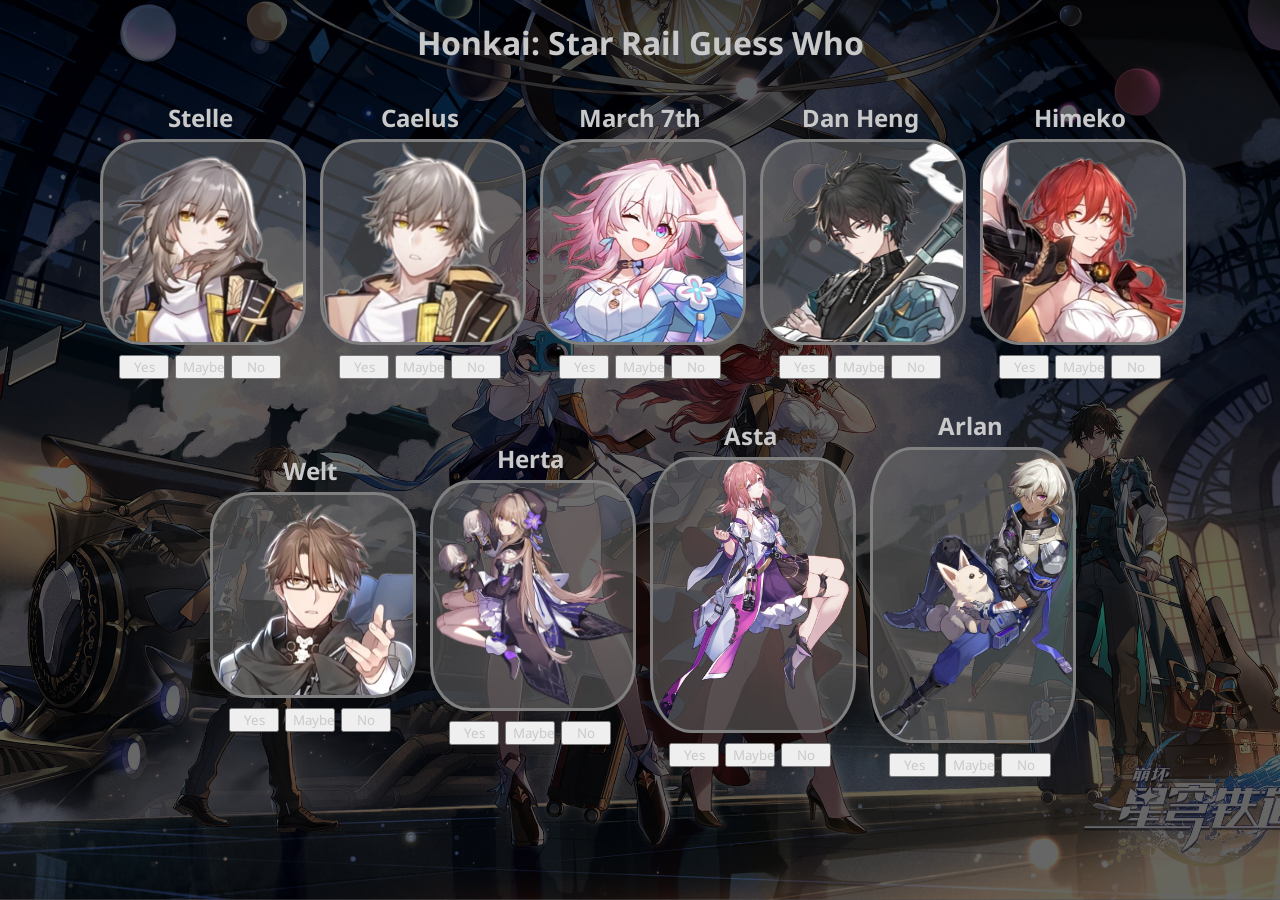
==== index.html @ 4974e820 "Add a few characters and basic features" ====
<!DOCTYPE html>
<html>
<head>
    <link rel="stylesheet" href="style.css">
    <link rel="preconnect" href="https://fonts.googleapis.com">
    <link rel="preconnect" href="https://fonts.gstatic.com" crossorigin>
    <link href="https://fonts.googleapis.com/css2?family=Noto+Sans:ital,wght@0,100..900;1,100..900&display=swap" rel="stylesheet">
    <script src="script.js"></script> 
</head>
<body>
    <div class="header">
        <h1>Honkai: Star Rail Guess Who</h1>
    </div>
    <div class="game-container">
        <!-- STELLE -->
        <div class="character-container">
            <h2>Stelle</h2>
            <div class="image-container">
                <img id='stelle' src="assets/stelle.png" />
            </div>
            <div class="buttons-container">
                <button id='yes-stelle' onclick="yes('stelle')">Yes</button>
                <button id='maybe-stelle' onclick="maybe('stelle')">Maybe</button>
                <button id='no-stelle' onclick="no('stelle')">No</button>
            </div>
        </div>
        <!-- CAELUS -->
        <div class="character-container">
            <div class="picture-container">
                <h2>Caelus</h2>
                <img id='caelus' src="assets/caelus.png" />
            </div>
            <div class="buttons-container">
                <button onclick="yes('caelus')">Yes</button>
                <button onclick="maybe('caelus')">Maybe</button>
                <button onclick="no('caelus')">No</button>
            </div>
        </div>
        <!-- MARCH 7TH -->
        <div class="character-container">
            <div class="picture-container">
                <h2>March 7th</h2>
                <img id='march' src="assets/march.png" />
            </div>
            <div class="buttons-container">
                <button onclick="yes('march')">Yes</button>
                <button onclick="maybe('march')">Maybe</button>
                <button onclick="no('march')">No</button>
            </div>
        </div>
        <!-- DAN HENG -->
        <div class="character-container">
            <div class="picture-container">
                <h2>Dan Heng</h2>
                <img id='danheng' src="assets/danheng.png" />
            </div>
            <div class="buttons-container">
                <button onclick="yes('danheng')">Yes</button>
                <button onclick="maybe('danheng')">Maybe</button>
                <button onclick="no('danheng')">No</button>
            </div>
        </div>
        <!-- HIMEKO -->
        <div class="character-container">
            <div class="picture-container">
                <h2>Himeko</h2>
                <img id='himeko' src="assets/himeko.png" />
            </div>
            <div class="buttons-container">
                <button onclick="yes('himeko')">Yes</button>
                <button onclick="maybe('himeko')">Maybe</button>
                <button onclick="no('himeko')">No</button>
            </div>
        </div>
        <!-- WELT -->
        <div class="character-container">
            <div class="picture-container">
                <h2>Welt</h2>
                <img id='welt' src="assets/welt.png" />
            </div>
            <div class="buttons-container">
                <button onclick="yes('welt')">Yes</button>
                <button onclick="maybe('welt')">Maybe</button>
                <button onclick="no('welt')">No</button>
            </div>
        </div>
        <!-- HERTA -->
        <div class="character-container">
            <div class="picture-container">
                <h2>Herta</h2>
                <img id='herta' src="assets/herta.webp" />
            </div>
            <div class="buttons-container">
                <button onclick="yes('herta')">Yes</button>
                <button onclick="maybe('herta')">Maybe</button>
                <button onclick="no('herta')">No</button>
            </div>
        </div>
        <!-- ASTA -->
        <div class="character-container">
            <div class="picture-container">
                <h2>Asta</h2>
                <img id='asta' src="assets/asta.webp" />
            </div>
            <div class="buttons-container">
                <button onclick="yes('asta')">Yes</button>
                <button onclick="maybe('asta')">Maybe</button>
                <button onclick="no('asta')">No</button>
            </div>
        </div>
        <!-- ARLAN -->
        <div class="character-container">
            <div class="picture-container">
                <h2>Arlan</h2>
                <img id='arlan' src="assets/arlan.webp" />
            </div>
            <div class="buttons-container">
                <button onclick="yes('arlan')">Yes</button>
                <button onclick="maybe('arlan')">Maybe</button>
                <button onclick="no('arlan')">No</button>
            </div>
        </div>
    </div>
</body>
</html>
---- style.css ----
* {
   font-family: "Noto Sans", sans-serif;
   color: rgb(201, 201, 201);
 }

 body {
   /* background-image: url("assets/bg.jpg"); */
   /* background-color: rgba(255, 255, 255, 0.1); */
   background: linear-gradient(0deg, rgba(0, 0, 0, 0.6), rgba(0, 0, 0, 0.6)), url('assets/bg.jpg');
   background-repeat: no-repeat;
   background-size: cover;
   background-position: center;
   background-attachment: fixed;
}
 
 h1 {
   text-align: center;
 }

 h2 {
   margin-top: 5px;
   margin-bottom: 5px;
   text-align: center;
 }

 img {
   max-width:100%;
   max-height:100%;
   border-radius: 20%;
   border: 3px solid gray;
   background-color: rgba(114, 114, 114, 0.5);
 }

 button {
   width: 50px;
   margin-left: 3px;
   margin-right: 3px;
 }
 
 .game-container {
    display: flex;
    flex-flow: wrap;
    justify-content: center;
 }

 .character-container {
   width: 200px;
   margin: 10px;
   display: flex;
   flex-direction: column;
   justify-content: center;
 }

 .buttons-container {
   margin-top: 5px;
   margin-bottom: 5px;
   display: flex;
   justify-content: center;
 }

 img.yesActive {
   background-color: rgb(0, 165, 0, 0.2);
   border-color: green;
 }

 img.maybeActive {
   background-color: rgba(233, 210, 0, 0.2);
   border-color: rgb(182, 155, 0);
 }

 img.noActive {
   opacity: 0.4;
 }
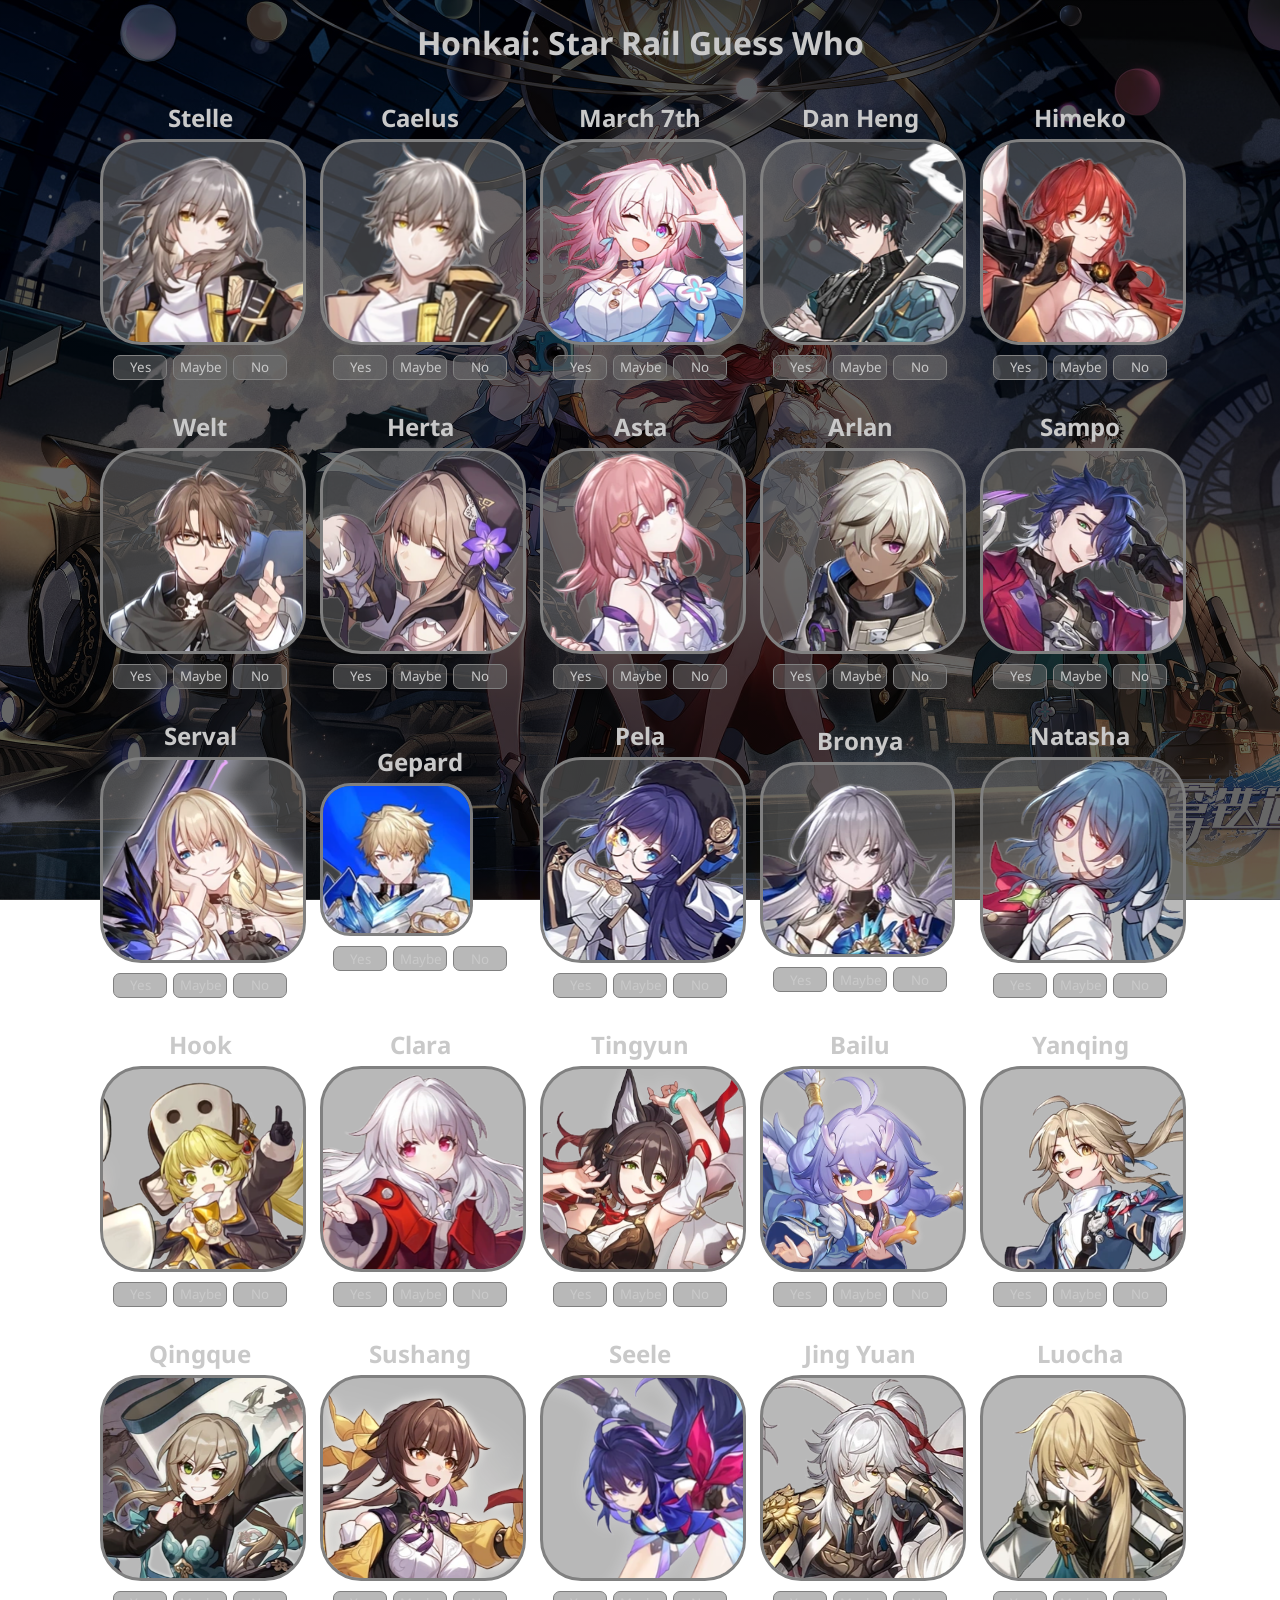
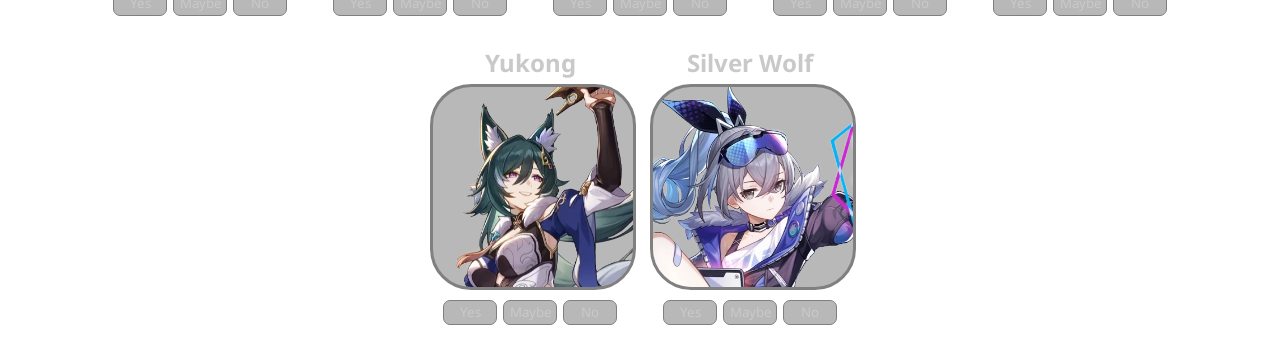
==== commit d03bb124: "Add button styles and more characters" ====
--- a/index.html
+++ b/index.html
@@ -31,9 +31,9 @@
                 <img id='caelus' src="assets/caelus.png" />
             </div>
             <div class="buttons-container">
-                <button onclick="yes('caelus')">Yes</button>
-                <button onclick="maybe('caelus')">Maybe</button>
-                <button onclick="no('caelus')">No</button>
+                <button id="yes-caelus" onclick="yes('caelus')">Yes</button>
+                <button id="maybe-caelus" onclick="maybe('caelus')">Maybe</button>
+                <button id="no-caelus" onclick="no('caelus')">No</button>
             </div>
         </div>
         <!-- MARCH 7TH -->
@@ -43,9 +43,9 @@
                 <img id='march' src="assets/march.png" />
             </div>
             <div class="buttons-container">
-                <button onclick="yes('march')">Yes</button>
-                <button onclick="maybe('march')">Maybe</button>
-                <button onclick="no('march')">No</button>
+                <button id="yes-march" onclick="yes('march')">Yes</button>
+                <button id="maybe-march" onclick="maybe('march')">Maybe</button>
+                <button id="no-march" onclick="no('march')">No</button>
             </div>
         </div>
         <!-- DAN HENG -->
@@ -55,9 +55,9 @@
                 <img id='danheng' src="assets/danheng.png" />
             </div>
             <div class="buttons-container">
-                <button onclick="yes('danheng')">Yes</button>
-                <button onclick="maybe('danheng')">Maybe</button>
-                <button onclick="no('danheng')">No</button>
+                <button id="yes-danheng" onclick="yes('danheng')">Yes</button>
+                <button id="maybe-danheng" onclick="maybe('danheng')">Maybe</button>
+                <button id="no-danheng" onclick="no('danheng')">No</button>
             </div>
         </div>
         <!-- HIMEKO -->
@@ -67,9 +67,9 @@
                 <img id='himeko' src="assets/himeko.png" />
             </div>
             <div class="buttons-container">
-                <button onclick="yes('himeko')">Yes</button>
-                <button onclick="maybe('himeko')">Maybe</button>
-                <button onclick="no('himeko')">No</button>
+                <button id="yes-himeko" onclick="yes('himeko')">Yes</button>
+                <button id="maybe-himeko" onclick="maybe('himeko')">Maybe</button>
+                <button id="no-himeko" onclick="no('himeko')">No</button>
             </div>
         </div>
         <!-- WELT -->
@@ -79,45 +79,261 @@
                 <img id='welt' src="assets/welt.png" />
             </div>
             <div class="buttons-container">
-                <button onclick="yes('welt')">Yes</button>
-                <button onclick="maybe('welt')">Maybe</button>
-                <button onclick="no('welt')">No</button>
+                <button id="yes-welt" onclick="yes('welt')">Yes</button>
+                <button id="maybe-welt" onclick="maybe('welt')">Maybe</button>
+                <button id="no-welt" onclick="no('welt')">No</button>
             </div>
         </div>
         <!-- HERTA -->
         <div class="character-container">
             <div class="picture-container">
                 <h2>Herta</h2>
-                <img id='herta' src="assets/herta.webp" />
-            </div>
-            <div class="buttons-container">
-                <button onclick="yes('herta')">Yes</button>
-                <button onclick="maybe('herta')">Maybe</button>
-                <button onclick="no('herta')">No</button>
+                <img id='herta' src="assets/herta.png" />
+            </div>
+            <div class="buttons-container">
+                <button id="yes-herta" onclick="yes('herta')">Yes</button>
+                <button id="maybe-herta" onclick="maybe('herta')">Maybe</button>
+                <button id="no-herta" onclick="no('herta')">No</button>
             </div>
         </div>
         <!-- ASTA -->
         <div class="character-container">
             <div class="picture-container">
                 <h2>Asta</h2>
-                <img id='asta' src="assets/asta.webp" />
-            </div>
-            <div class="buttons-container">
-                <button onclick="yes('asta')">Yes</button>
-                <button onclick="maybe('asta')">Maybe</button>
-                <button onclick="no('asta')">No</button>
+                <img id='asta' src="assets/asta.png" />
+            </div>
+            <div class="buttons-container">
+                <button id="yes-asta" onclick="yes('asta')">Yes</button>
+                <button id="maybe-asta" onclick="maybe('asta')">Maybe</button>
+                <button id="no-asta" onclick="no('asta')">No</button>
             </div>
         </div>
         <!-- ARLAN -->
         <div class="character-container">
             <div class="picture-container">
                 <h2>Arlan</h2>
-                <img id='arlan' src="assets/arlan.webp" />
-            </div>
-            <div class="buttons-container">
-                <button onclick="yes('arlan')">Yes</button>
-                <button onclick="maybe('arlan')">Maybe</button>
-                <button onclick="no('arlan')">No</button>
+                <img id='arlan' src="assets/arlan.png" />
+            </div>
+            <div class="buttons-container">
+                <button id="yes-arlan" onclick="yes('arlan')">Yes</button>
+                <button id="maybe-arlan" onclick="maybe('arlan')">Maybe</button>
+                <button id="no-arlan" onclick="no('arlan')">No</button>
+            </div>
+        </div>
+        <!-- SAMPO -->
+        <div class="character-container">
+            <div class="picture-container">
+                <h2>Sampo</h2>
+                <img id='sampo' src="assets/sampo.png" />
+            </div>
+            <div class="buttons-container">
+                <button id="yes-sampo" onclick="yes('sampo')">Yes</button>
+                <button id="maybe-sampo" onclick="maybe('sampo')">Maybe</button>
+                <button id="no-sampo" onclick="no('sampo')">No</button>
+            </div>
+        </div>
+        <!-- SERVAL -->
+        <div class="character-container">
+            <div class="picture-container">
+                <h2>Serval</h2>
+                <img id='serval' src="assets/serval.png" />
+            </div>
+            <div class="buttons-container">
+                <button id="yes-serval" onclick="yes('serval')">Yes</button>
+                <button id="maybe-serval" onclick="maybe('serval')">Maybe</button>
+                <button id="no-serval" onclick="no('serval')">No</button>
+            </div>
+        </div>
+        <!-- GEPARD -->
+        <div class="character-container">
+            <div class="picture-container">
+                <h2>Gepard</h2>
+                <img id='gepard' src="assets/gepard.png" />
+            </div>
+            <div class="buttons-container">
+                <button id="yes-gepard" onclick="yes('gepard')">Yes</button>
+                <button id="maybe-gepard" onclick="maybe('gepard')">Maybe</button>
+                <button id="no-gepard" onclick="no('gepard')">No</button>
+            </div>
+        </div>
+        <!-- PELA -->
+        <div class="character-container">
+            <div class="picture-container">
+                <h2>Pela</h2>
+                <img id='pela' src="assets/pela.png" />
+            </div>
+            <div class="buttons-container">
+                <button id="yes-pela" onclick="yes('pela')">Yes</button>
+                <button id="maybe-pela" onclick="maybe('pela')">Maybe</button>
+                <button id="no-pela" onclick="no('pela')">No</button>
+            </div>
+        </div>
+        <!-- BRONYA -->
+        <div class="character-container">
+            <div class="picture-container">
+                <h2>Bronya</h2>
+                <img id='bronya' src="assets/bronya.png" />
+            </div>
+            <div class="buttons-container">
+                <button id="yes-bronya" onclick="yes('bronya')">Yes</button>
+                <button id="maybe-bronya" onclick="maybe('bronya')">Maybe</button>
+                <button id="no-bronya" onclick="no('bronya')">No</button>
+            </div>
+        </div>
+        <!-- NATASHA -->
+        <div class="character-container">
+            <div class="picture-container">
+                <h2>Natasha</h2>
+                <img id='natasha' src="assets/natasha.png" />
+            </div>
+            <div class="buttons-container">
+                <button id="yes-natasha" onclick="yes('natasha')">Yes</button>
+                <button id="maybe-natasha" onclick="maybe('natasha')">Maybe</button>
+                <button id="no-natasha" onclick="no('natasha')">No</button>
+            </div>
+        </div>
+        <!-- HOOK -->
+        <div class="character-container">
+            <div class="picture-container">
+                <h2>Hook</h2>
+                <img id='hook' src="assets/hook.png" />
+            </div>
+            <div class="buttons-container">
+                <button id="yes-hook" onclick="yes('hook')">Yes</button>
+                <button id="maybe-hook" onclick="maybe('hook')">Maybe</button>
+                <button id="no-hook" onclick="no('hook')">No</button>
+            </div>
+        </div>
+        <!-- CLARA -->
+        <div class="character-container">
+            <div class="picture-container">
+                <h2>Clara</h2>
+                <img id='clara' src="assets/clara.png" />
+            </div>
+            <div class="buttons-container">
+                <button id="yes-clara" onclick="yes('clara')">Yes</button>
+                <button id="maybe-clara" onclick="maybe('clara')">Maybe</button>
+                <button id="no-clara" onclick="no('clara')">No</button>
+            </div>
+        </div>
+        <!-- TINGYUN -->
+        <div class="character-container">
+            <div class="picture-container">
+                <h2>Tingyun</h2>
+                <img id='tingyun' src="assets/tingyun.png" />
+            </div>
+            <div class="buttons-container">
+                <button id="yes-tingyun" onclick="yes('tingyun')">Yes</button>
+                <button id="maybe-tingyun" onclick="maybe('tingyun')">Maybe</button>
+                <button id="no-tingyun" onclick="no('tingyun')">No</button>
+            </div>
+        </div>
+        <!-- BAILU -->
+        <div class="character-container">
+            <div class="picture-container">
+                <h2>Bailu</h2>
+                <img id='bailu' src="assets/bailu.png" />
+            </div>
+            <div class="buttons-container">
+                <button id="yes-bailu" onclick="yes('bailu')">Yes</button>
+                <button id="maybe-bailu" onclick="maybe('bailu')">Maybe</button>
+                <button id="no-bailu" onclick="no('bailu')">No</button>
+            </div>
+        </div>
+        <!-- YANQING -->
+        <div class="character-container">
+            <div class="picture-container">
+                <h2>Yanqing</h2>
+                <img id='yanqing' src="assets/yanqing.png" />
+            </div>
+            <div class="buttons-container">
+                <button id="yes-yanqing" onclick="yes('yanqing')">Yes</button>
+                <button id="maybe-yanqing" onclick="maybe('yanqing')">Maybe</button>
+                <button id="no-yanqing" onclick="no('yanqing')">No</button>
+            </div>
+        </div>
+        <!-- QINGQUE -->
+        <div class="character-container">
+            <div class="picture-container">
+                <h2>Qingque</h2>
+                <img id='qq' src="assets/qq.png" />
+            </div>
+            <div class="buttons-container">
+                <button id="yes-qq" onclick="yes('qq')">Yes</button>
+                <button id="maybe-qq" onclick="maybe('qq')">Maybe</button>
+                <button id="no-qq" onclick="no('qq')">No</button>
+            </div>
+        </div>
+        <!-- SUSHANG -->
+        <div class="character-container">
+            <div class="picture-container">
+                <h2>Sushang</h2>
+                <img id='sushang' src="assets/sushang.png" />
+            </div>
+            <div class="buttons-container">
+                <button id="yes-sushang" onclick="yes('sushang')">Yes</button>
+                <button id="maybe-sushang" onclick="maybe('sushang')">Maybe</button>
+                <button id="no-sushang" onclick="no('sushang')">No</button>
+            </div>
+        </div>
+        <!-- SEELE -->
+        <div class="character-container">
+            <div class="picture-container">
+                <h2>Seele</h2>
+                <img id='seele' src="assets/seele.png" />
+            </div>
+            <div class="buttons-container">
+                <button id="yes-seele" onclick="yes('seele')">Yes</button>
+                <button id="maybe-seele" onclick="maybe('seele')">Maybe</button>
+                <button id="no-seele" onclick="no('seele')">No</button>
+            </div>
+        </div>
+        <!-- JING YUAN -->
+        <div class="character-container">
+            <div class="picture-container">
+                <h2>Jing Yuan</h2>
+                <img id='jy' src="assets/jy.png" />
+            </div>
+            <div class="buttons-container">
+                <button id="yes-jy" onclick="yes('jy')">Yes</button>
+                <button id="maybe-jy" onclick="maybe('jy')">Maybe</button>
+                <button id="no-jy" onclick="no('jy')">No</button>
+            </div>
+        </div>
+        <!-- LUOCHA -->
+        <div class="character-container">
+            <div class="picture-container">
+                <h2>Luocha</h2>
+                <img id='luocha' src="assets/luocha.png" />
+            </div>
+            <div class="buttons-container">
+                <button id="yes-luocha" onclick="yes('luocha')">Yes</button>
+                <button id="maybe-luocha" onclick="maybe('luocha')">Maybe</button>
+                <button id="no-luocha" onclick="no('luocha')">No</button>
+            </div>
+        </div>
+        <!-- YUKONG -->
+        <div class="character-container">
+            <div class="picture-container">
+                <h2>Yukong</h2>
+                <img id='yukong' src="assets/yukong.png" />
+            </div>
+            <div class="buttons-container">
+                <button id="yes-yukong" onclick="yes('yukong')">Yes</button>
+                <button id="maybe-yukong" onclick="maybe('yukong')">Maybe</button>
+                <button id="no-yukong" onclick="no('yukong')">No</button>
+            </div>
+        </div>
+        <!-- SILVER WOLF -->
+        <div class="character-container">
+            <div class="picture-container">
+                <h2>Silver Wolf</h2>
+                <img id='sw' src="assets/sw.png" />
+            </div>
+            <div class="buttons-container">
+                <button id="yes-sw" onclick="yes('sw')">Yes</button>
+                <button id="maybe-sw" onclick="maybe('sw')">Maybe</button>
+                <button id="no-sw" onclick="no('sw')">No</button>
             </div>
         </div>
     </div>
--- a/style.css
+++ b/style.css
@@ -32,11 +32,31 @@
  }
 
  button {
-   width: 50px;
+   width: 54px;
+   height: 25px;
    margin-left: 3px;
    margin-right: 3px;
+   border-radius: 7px;
+   border: 1px solid gray;
+   background-color: rgba(114, 114, 114, 0.5);
  }
- 
+
+ button.current {
+  background-color: rgba(62, 62, 62, 0.5);
+ }
+
+ button:hover {
+  background-color: rgba(92, 92, 92, 0.5);
+ }
+
+ button:hover.current {
+  background-color: rgba(49, 49, 49, 0.5);
+ }
+
+ button:active, button:active.current {
+  background-color: rgba(38, 38, 38, 0.5);
+ }
+
  .game-container {
     display: flex;
     flex-flow: wrap;
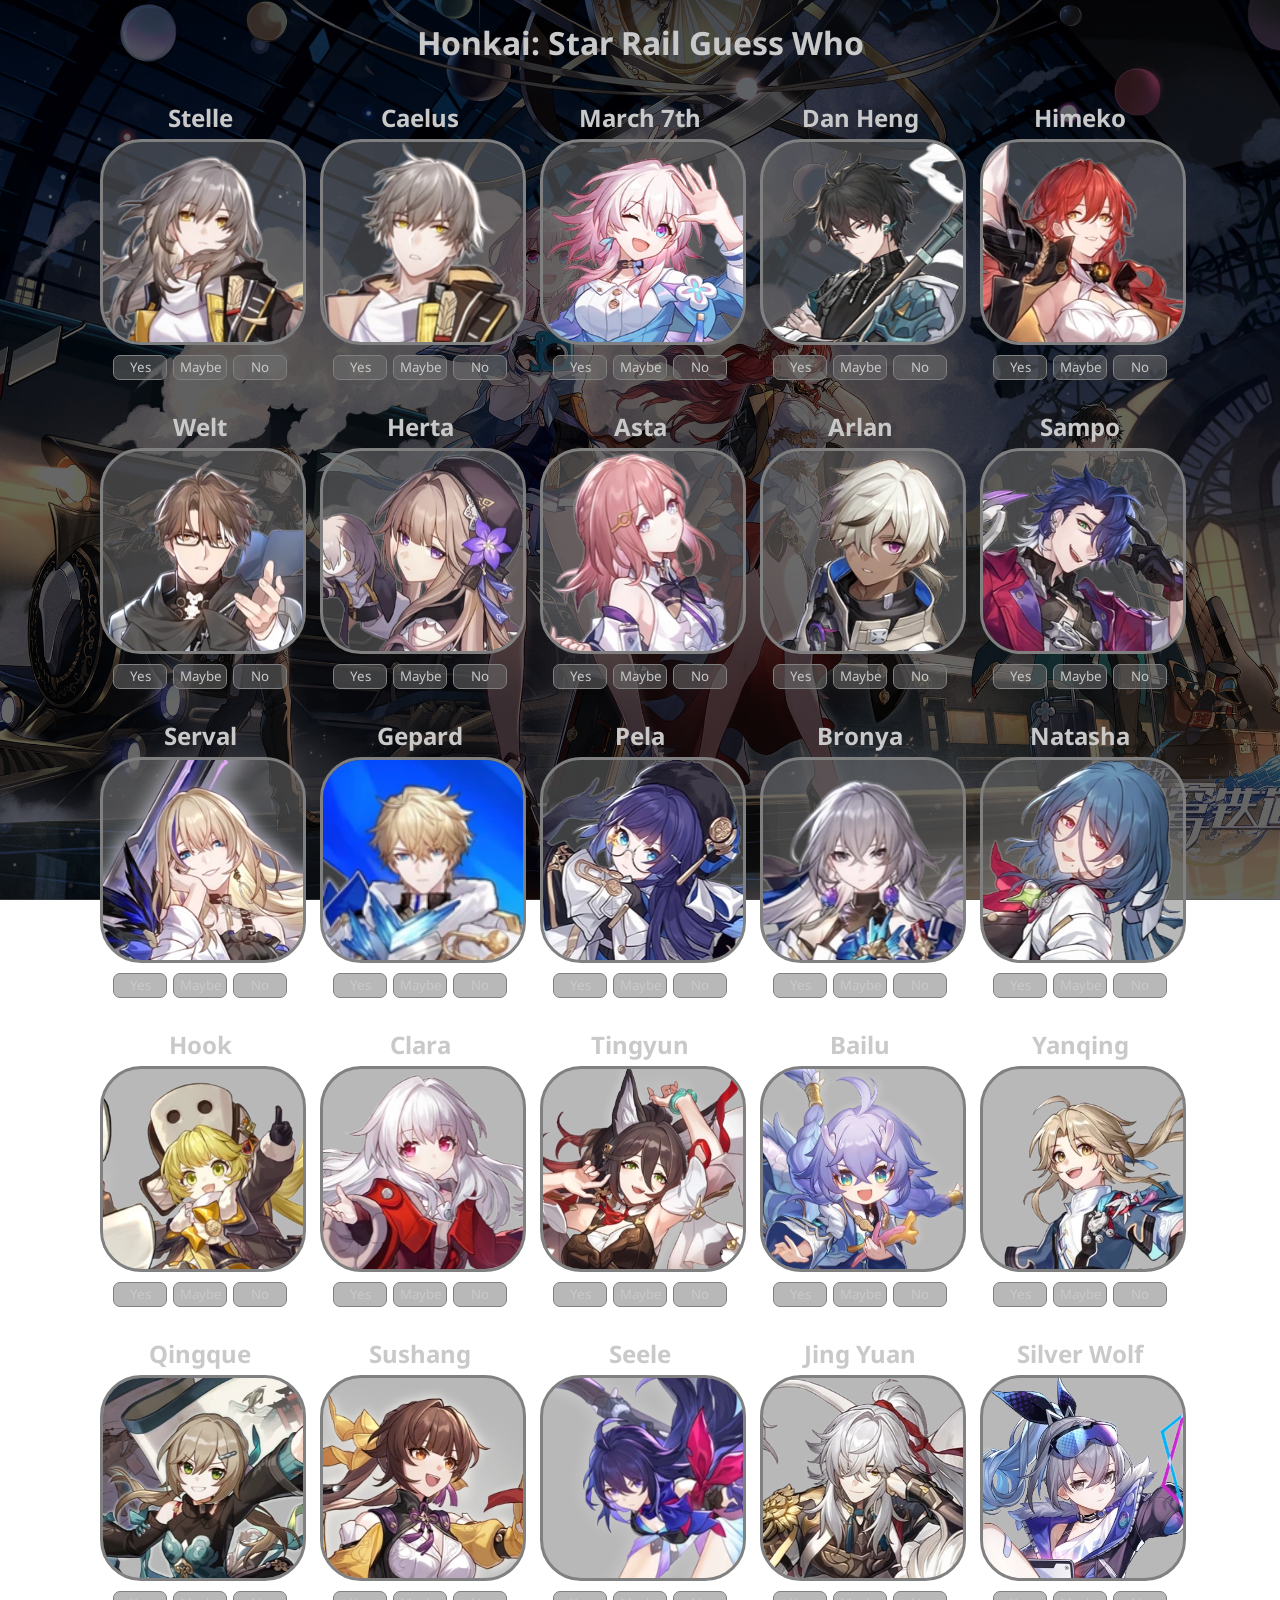
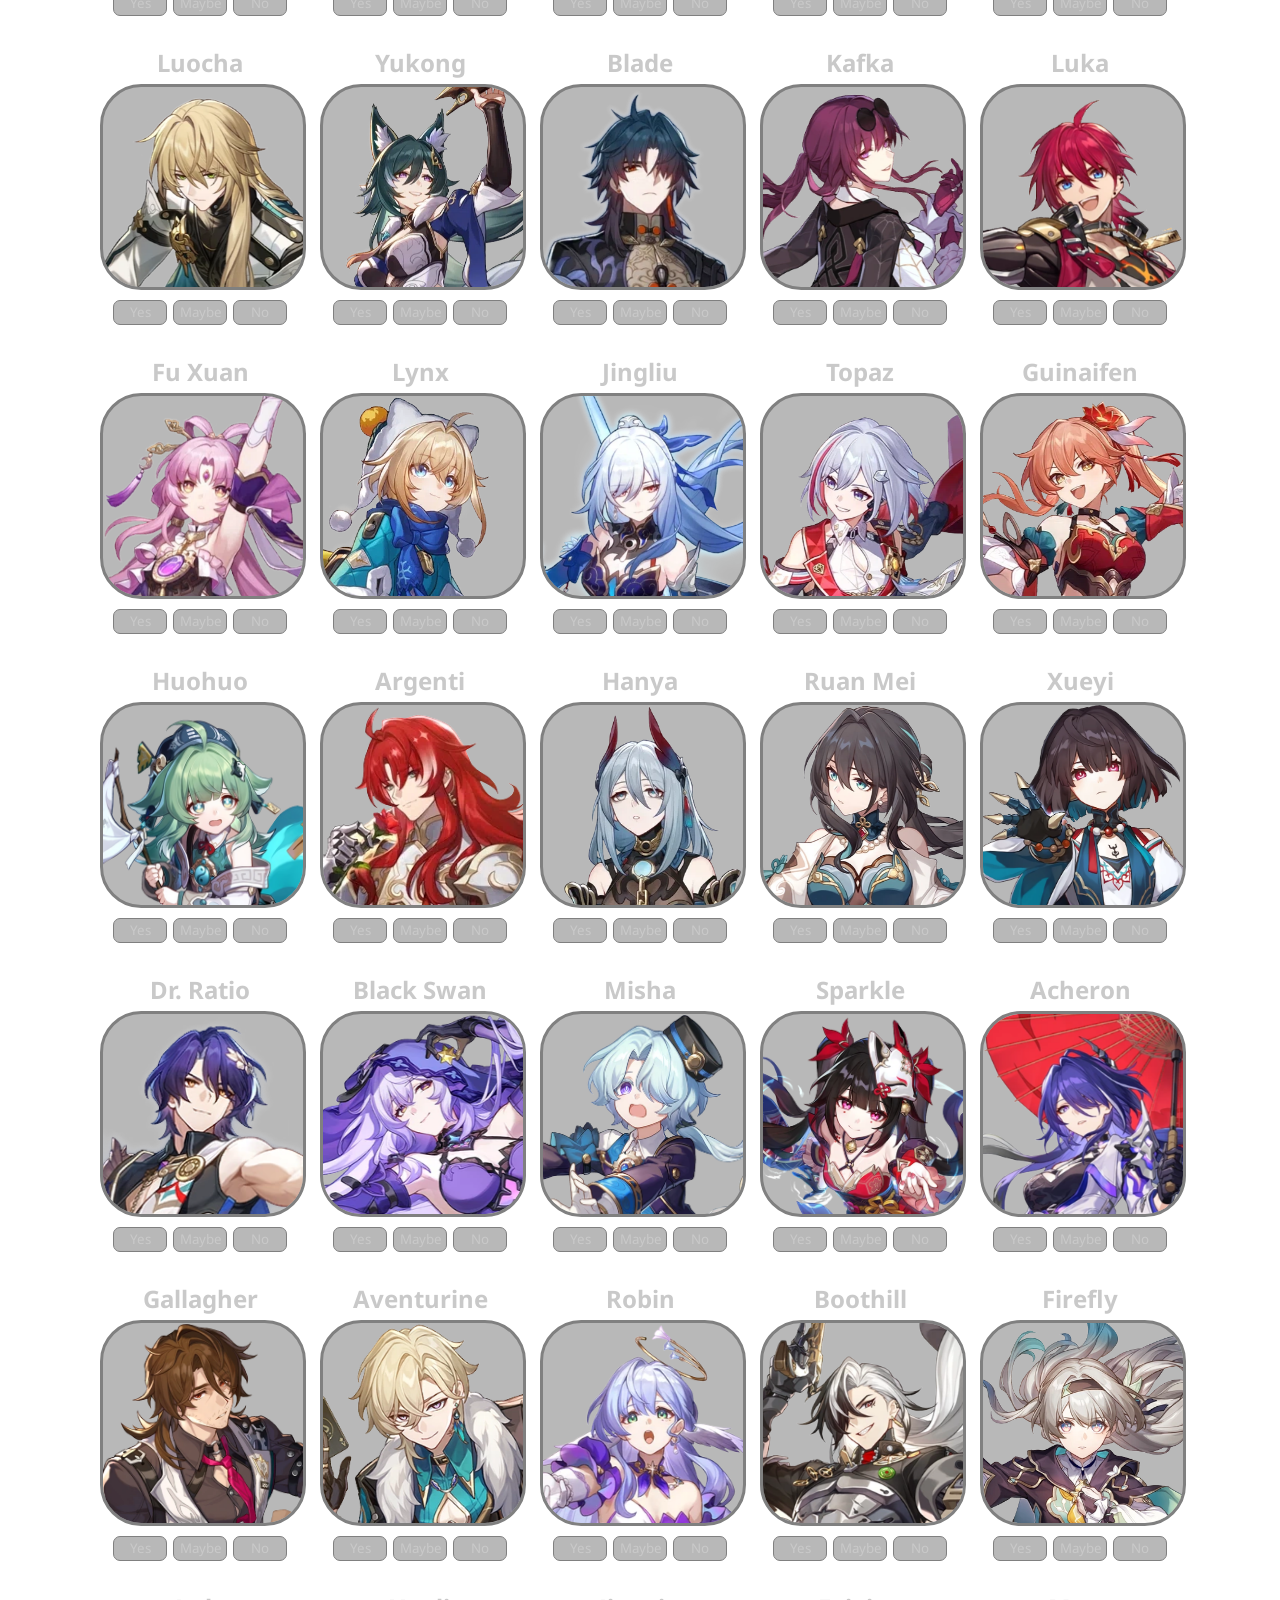
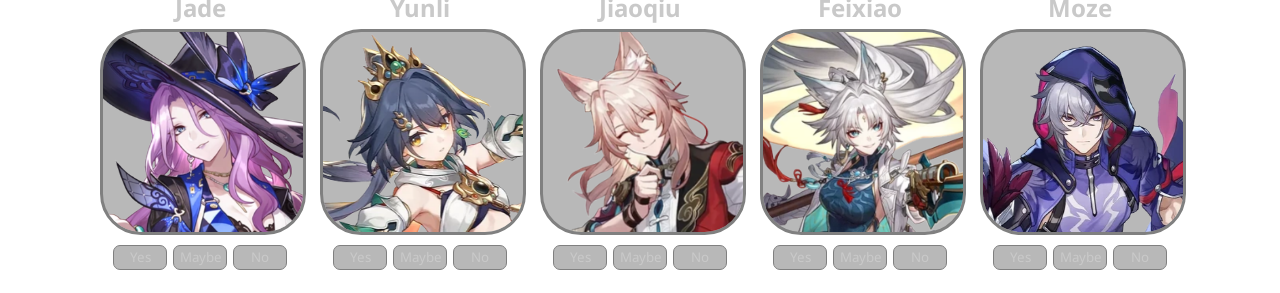
==== commit 4db888f6: "Add static version  - Add HTML version of the page so it can be deployed on GitHub Pages." ====
--- a/index.html
+++ b/index.html
@@ -1,3 +1,4 @@
+
 <!DOCTYPE html>
 <html>
 <head>
@@ -12,330 +13,556 @@
         <h1>Honkai: Star Rail Guess Who</h1>
     </div>
     <div class="game-container">
-        <!-- STELLE -->
         <div class="character-container">
-            <h2>Stelle</h2>
-            <div class="image-container">
-                <img id='stelle' src="assets/stelle.png" />
-            </div>
-            <div class="buttons-container">
-                <button id='yes-stelle' onclick="yes('stelle')">Yes</button>
-                <button id='maybe-stelle' onclick="maybe('stelle')">Maybe</button>
-                <button id='no-stelle' onclick="no('stelle')">No</button>
-            </div>
-        </div>
-        <!-- CAELUS -->
-        <div class="character-container">
-            <div class="picture-container">
-                <h2>Caelus</h2>
-                <img id='caelus' src="assets/caelus.png" />
-            </div>
-            <div class="buttons-container">
-                <button id="yes-caelus" onclick="yes('caelus')">Yes</button>
-                <button id="maybe-caelus" onclick="maybe('caelus')">Maybe</button>
-                <button id="no-caelus" onclick="no('caelus')">No</button>
-            </div>
-        </div>
-        <!-- MARCH 7TH -->
-        <div class="character-container">
-            <div class="picture-container">
-                <h2>March 7th</h2>
-                <img id='march' src="assets/march.png" />
-            </div>
-            <div class="buttons-container">
-                <button id="yes-march" onclick="yes('march')">Yes</button>
-                <button id="maybe-march" onclick="maybe('march')">Maybe</button>
-                <button id="no-march" onclick="no('march')">No</button>
-            </div>
-        </div>
-        <!-- DAN HENG -->
-        <div class="character-container">
-            <div class="picture-container">
-                <h2>Dan Heng</h2>
-                <img id='danheng' src="assets/danheng.png" />
-            </div>
-            <div class="buttons-container">
-                <button id="yes-danheng" onclick="yes('danheng')">Yes</button>
-                <button id="maybe-danheng" onclick="maybe('danheng')">Maybe</button>
-                <button id="no-danheng" onclick="no('danheng')">No</button>
-            </div>
-        </div>
-        <!-- HIMEKO -->
-        <div class="character-container">
-            <div class="picture-container">
-                <h2>Himeko</h2>
-                <img id='himeko' src="assets/himeko.png" />
-            </div>
-            <div class="buttons-container">
-                <button id="yes-himeko" onclick="yes('himeko')">Yes</button>
-                <button id="maybe-himeko" onclick="maybe('himeko')">Maybe</button>
-                <button id="no-himeko" onclick="no('himeko')">No</button>
-            </div>
-        </div>
-        <!-- WELT -->
-        <div class="character-container">
-            <div class="picture-container">
-                <h2>Welt</h2>
-                <img id='welt' src="assets/welt.png" />
-            </div>
-            <div class="buttons-container">
-                <button id="yes-welt" onclick="yes('welt')">Yes</button>
-                <button id="maybe-welt" onclick="maybe('welt')">Maybe</button>
-                <button id="no-welt" onclick="no('welt')">No</button>
-            </div>
-        </div>
-        <!-- HERTA -->
-        <div class="character-container">
-            <div class="picture-container">
-                <h2>Herta</h2>
-                <img id='herta' src="assets/herta.png" />
-            </div>
-            <div class="buttons-container">
-                <button id="yes-herta" onclick="yes('herta')">Yes</button>
-                <button id="maybe-herta" onclick="maybe('herta')">Maybe</button>
-                <button id="no-herta" onclick="no('herta')">No</button>
-            </div>
-        </div>
-        <!-- ASTA -->
-        <div class="character-container">
-            <div class="picture-container">
-                <h2>Asta</h2>
-                <img id='asta' src="assets/asta.png" />
-            </div>
-            <div class="buttons-container">
-                <button id="yes-asta" onclick="yes('asta')">Yes</button>
-                <button id="maybe-asta" onclick="maybe('asta')">Maybe</button>
-                <button id="no-asta" onclick="no('asta')">No</button>
-            </div>
-        </div>
-        <!-- ARLAN -->
-        <div class="character-container">
-            <div class="picture-container">
-                <h2>Arlan</h2>
-                <img id='arlan' src="assets/arlan.png" />
-            </div>
-            <div class="buttons-container">
-                <button id="yes-arlan" onclick="yes('arlan')">Yes</button>
-                <button id="maybe-arlan" onclick="maybe('arlan')">Maybe</button>
-                <button id="no-arlan" onclick="no('arlan')">No</button>
-            </div>
-        </div>
-        <!-- SAMPO -->
-        <div class="character-container">
-            <div class="picture-container">
-                <h2>Sampo</h2>
-                <img id='sampo' src="assets/sampo.png" />
-            </div>
-            <div class="buttons-container">
-                <button id="yes-sampo" onclick="yes('sampo')">Yes</button>
-                <button id="maybe-sampo" onclick="maybe('sampo')">Maybe</button>
-                <button id="no-sampo" onclick="no('sampo')">No</button>
-            </div>
-        </div>
-        <!-- SERVAL -->
-        <div class="character-container">
-            <div class="picture-container">
-                <h2>Serval</h2>
-                <img id='serval' src="assets/serval.png" />
-            </div>
-            <div class="buttons-container">
-                <button id="yes-serval" onclick="yes('serval')">Yes</button>
-                <button id="maybe-serval" onclick="maybe('serval')">Maybe</button>
-                <button id="no-serval" onclick="no('serval')">No</button>
-            </div>
-        </div>
-        <!-- GEPARD -->
-        <div class="character-container">
-            <div class="picture-container">
-                <h2>Gepard</h2>
-                <img id='gepard' src="assets/gepard.png" />
-            </div>
-            <div class="buttons-container">
-                <button id="yes-gepard" onclick="yes('gepard')">Yes</button>
-                <button id="maybe-gepard" onclick="maybe('gepard')">Maybe</button>
-                <button id="no-gepard" onclick="no('gepard')">No</button>
-            </div>
-        </div>
-        <!-- PELA -->
-        <div class="character-container">
-            <div class="picture-container">
-                <h2>Pela</h2>
-                <img id='pela' src="assets/pela.png" />
-            </div>
-            <div class="buttons-container">
-                <button id="yes-pela" onclick="yes('pela')">Yes</button>
-                <button id="maybe-pela" onclick="maybe('pela')">Maybe</button>
-                <button id="no-pela" onclick="no('pela')">No</button>
-            </div>
-        </div>
-        <!-- BRONYA -->
-        <div class="character-container">
-            <div class="picture-container">
-                <h2>Bronya</h2>
-                <img id='bronya' src="assets/bronya.png" />
-            </div>
-            <div class="buttons-container">
-                <button id="yes-bronya" onclick="yes('bronya')">Yes</button>
-                <button id="maybe-bronya" onclick="maybe('bronya')">Maybe</button>
-                <button id="no-bronya" onclick="no('bronya')">No</button>
-            </div>
-        </div>
-        <!-- NATASHA -->
-        <div class="character-container">
-            <div class="picture-container">
-                <h2>Natasha</h2>
-                <img id='natasha' src="assets/natasha.png" />
-            </div>
-            <div class="buttons-container">
-                <button id="yes-natasha" onclick="yes('natasha')">Yes</button>
-                <button id="maybe-natasha" onclick="maybe('natasha')">Maybe</button>
-                <button id="no-natasha" onclick="no('natasha')">No</button>
-            </div>
-        </div>
-        <!-- HOOK -->
-        <div class="character-container">
-            <div class="picture-container">
-                <h2>Hook</h2>
-                <img id='hook' src="assets/hook.png" />
-            </div>
-            <div class="buttons-container">
-                <button id="yes-hook" onclick="yes('hook')">Yes</button>
-                <button id="maybe-hook" onclick="maybe('hook')">Maybe</button>
-                <button id="no-hook" onclick="no('hook')">No</button>
-            </div>
-        </div>
-        <!-- CLARA -->
-        <div class="character-container">
-            <div class="picture-container">
-                <h2>Clara</h2>
-                <img id='clara' src="assets/clara.png" />
-            </div>
-            <div class="buttons-container">
-                <button id="yes-clara" onclick="yes('clara')">Yes</button>
-                <button id="maybe-clara" onclick="maybe('clara')">Maybe</button>
-                <button id="no-clara" onclick="no('clara')">No</button>
-            </div>
-        </div>
-        <!-- TINGYUN -->
-        <div class="character-container">
-            <div class="picture-container">
-                <h2>Tingyun</h2>
-                <img id='tingyun' src="assets/tingyun.png" />
-            </div>
-            <div class="buttons-container">
-                <button id="yes-tingyun" onclick="yes('tingyun')">Yes</button>
-                <button id="maybe-tingyun" onclick="maybe('tingyun')">Maybe</button>
-                <button id="no-tingyun" onclick="no('tingyun')">No</button>
-            </div>
-        </div>
-        <!-- BAILU -->
-        <div class="character-container">
-            <div class="picture-container">
-                <h2>Bailu</h2>
-                <img id='bailu' src="assets/bailu.png" />
-            </div>
-            <div class="buttons-container">
-                <button id="yes-bailu" onclick="yes('bailu')">Yes</button>
-                <button id="maybe-bailu" onclick="maybe('bailu')">Maybe</button>
-                <button id="no-bailu" onclick="no('bailu')">No</button>
-            </div>
-        </div>
-        <!-- YANQING -->
-        <div class="character-container">
-            <div class="picture-container">
-                <h2>Yanqing</h2>
-                <img id='yanqing' src="assets/yanqing.png" />
-            </div>
-            <div class="buttons-container">
-                <button id="yes-yanqing" onclick="yes('yanqing')">Yes</button>
-                <button id="maybe-yanqing" onclick="maybe('yanqing')">Maybe</button>
-                <button id="no-yanqing" onclick="no('yanqing')">No</button>
-            </div>
-        </div>
-        <!-- QINGQUE -->
-        <div class="character-container">
-            <div class="picture-container">
-                <h2>Qingque</h2>
-                <img id='qq' src="assets/qq.png" />
-            </div>
-            <div class="buttons-container">
-                <button id="yes-qq" onclick="yes('qq')">Yes</button>
-                <button id="maybe-qq" onclick="maybe('qq')">Maybe</button>
-                <button id="no-qq" onclick="no('qq')">No</button>
-            </div>
-        </div>
-        <!-- SUSHANG -->
-        <div class="character-container">
-            <div class="picture-container">
-                <h2>Sushang</h2>
-                <img id='sushang' src="assets/sushang.png" />
-            </div>
-            <div class="buttons-container">
-                <button id="yes-sushang" onclick="yes('sushang')">Yes</button>
-                <button id="maybe-sushang" onclick="maybe('sushang')">Maybe</button>
-                <button id="no-sushang" onclick="no('sushang')">No</button>
-            </div>
-        </div>
-        <!-- SEELE -->
-        <div class="character-container">
-            <div class="picture-container">
-                <h2>Seele</h2>
-                <img id='seele' src="assets/seele.png" />
-            </div>
-            <div class="buttons-container">
-                <button id="yes-seele" onclick="yes('seele')">Yes</button>
-                <button id="maybe-seele" onclick="maybe('seele')">Maybe</button>
-                <button id="no-seele" onclick="no('seele')">No</button>
-            </div>
-        </div>
-        <!-- JING YUAN -->
-        <div class="character-container">
-            <div class="picture-container">
-                <h2>Jing Yuan</h2>
-                <img id='jy' src="assets/jy.png" />
-            </div>
-            <div class="buttons-container">
-                <button id="yes-jy" onclick="yes('jy')">Yes</button>
-                <button id="maybe-jy" onclick="maybe('jy')">Maybe</button>
-                <button id="no-jy" onclick="no('jy')">No</button>
-            </div>
-        </div>
-        <!-- LUOCHA -->
-        <div class="character-container">
-            <div class="picture-container">
-                <h2>Luocha</h2>
-                <img id='luocha' src="assets/luocha.png" />
-            </div>
-            <div class="buttons-container">
-                <button id="yes-luocha" onclick="yes('luocha')">Yes</button>
-                <button id="maybe-luocha" onclick="maybe('luocha')">Maybe</button>
-                <button id="no-luocha" onclick="no('luocha')">No</button>
-            </div>
-        </div>
-        <!-- YUKONG -->
-        <div class="character-container">
-            <div class="picture-container">
-                <h2>Yukong</h2>
-                <img id='yukong' src="assets/yukong.png" />
-            </div>
-            <div class="buttons-container">
-                <button id="yes-yukong" onclick="yes('yukong')">Yes</button>
-                <button id="maybe-yukong" onclick="maybe('yukong')">Maybe</button>
-                <button id="no-yukong" onclick="no('yukong')">No</button>
-            </div>
-        </div>
-        <!-- SILVER WOLF -->
-        <div class="character-container">
-            <div class="picture-container">
-                <h2>Silver Wolf</h2>
-                <img id='sw' src="assets/sw.png" />
-            </div>
-            <div class="buttons-container">
-                <button id="yes-sw" onclick="yes('sw')">Yes</button>
-                <button id="maybe-sw" onclick="maybe('sw')">Maybe</button>
-                <button id="no-sw" onclick="no('sw')">No</button>
-            </div>
-        </div>
-    </div>
+    <h2>Stelle</h2>
+    <div class="image-container">
+        <img id='stelle' src="assets/stelle.png" />
+    </div>
+    <div class="buttons-container">
+        <button id='yes-stelle' onclick="yes('stelle')">Yes</button>
+        <button id='maybe-stelle' onclick="maybe('stelle')">Maybe</button>
+        <button id='no-stelle' onclick="no('stelle')">No</button>
+    </div>
+</div><div class="character-container">
+    <h2>Caelus</h2>
+    <div class="image-container">
+        <img id='caelus' src="assets/caelus.png" />
+    </div>
+    <div class="buttons-container">
+        <button id='yes-caelus' onclick="yes('caelus')">Yes</button>
+        <button id='maybe-caelus' onclick="maybe('caelus')">Maybe</button>
+        <button id='no-caelus' onclick="no('caelus')">No</button>
+    </div>
+</div><div class="character-container">
+    <h2>March 7th</h2>
+    <div class="image-container">
+        <img id='march' src="assets/march.png" />
+    </div>
+    <div class="buttons-container">
+        <button id='yes-march' onclick="yes('march')">Yes</button>
+        <button id='maybe-march' onclick="maybe('march')">Maybe</button>
+        <button id='no-march' onclick="no('march')">No</button>
+    </div>
+</div><div class="character-container">
+    <h2>Dan Heng</h2>
+    <div class="image-container">
+        <img id='danheng' src="assets/danheng.png" />
+    </div>
+    <div class="buttons-container">
+        <button id='yes-danheng' onclick="yes('danheng')">Yes</button>
+        <button id='maybe-danheng' onclick="maybe('danheng')">Maybe</button>
+        <button id='no-danheng' onclick="no('danheng')">No</button>
+    </div>
+</div><div class="character-container">
+    <h2>Himeko</h2>
+    <div class="image-container">
+        <img id='himeko' src="assets/himeko.png" />
+    </div>
+    <div class="buttons-container">
+        <button id='yes-himeko' onclick="yes('himeko')">Yes</button>
+        <button id='maybe-himeko' onclick="maybe('himeko')">Maybe</button>
+        <button id='no-himeko' onclick="no('himeko')">No</button>
+    </div>
+</div><div class="character-container">
+    <h2>Welt</h2>
+    <div class="image-container">
+        <img id='welt' src="assets/welt.png" />
+    </div>
+    <div class="buttons-container">
+        <button id='yes-welt' onclick="yes('welt')">Yes</button>
+        <button id='maybe-welt' onclick="maybe('welt')">Maybe</button>
+        <button id='no-welt' onclick="no('welt')">No</button>
+    </div>
+</div><div class="character-container">
+    <h2>Herta</h2>
+    <div class="image-container">
+        <img id='herta' src="assets/herta.png" />
+    </div>
+    <div class="buttons-container">
+        <button id='yes-herta' onclick="yes('herta')">Yes</button>
+        <button id='maybe-herta' onclick="maybe('herta')">Maybe</button>
+        <button id='no-herta' onclick="no('herta')">No</button>
+    </div>
+</div><div class="character-container">
+    <h2>Asta</h2>
+    <div class="image-container">
+        <img id='asta' src="assets/asta.png" />
+    </div>
+    <div class="buttons-container">
+        <button id='yes-asta' onclick="yes('asta')">Yes</button>
+        <button id='maybe-asta' onclick="maybe('asta')">Maybe</button>
+        <button id='no-asta' onclick="no('asta')">No</button>
+    </div>
+</div><div class="character-container">
+    <h2>Arlan</h2>
+    <div class="image-container">
+        <img id='arlan' src="assets/arlan.png" />
+    </div>
+    <div class="buttons-container">
+        <button id='yes-arlan' onclick="yes('arlan')">Yes</button>
+        <button id='maybe-arlan' onclick="maybe('arlan')">Maybe</button>
+        <button id='no-arlan' onclick="no('arlan')">No</button>
+    </div>
+</div><div class="character-container">
+    <h2>Sampo</h2>
+    <div class="image-container">
+        <img id='sampo' src="assets/sampo.png" />
+    </div>
+    <div class="buttons-container">
+        <button id='yes-sampo' onclick="yes('sampo')">Yes</button>
+        <button id='maybe-sampo' onclick="maybe('sampo')">Maybe</button>
+        <button id='no-sampo' onclick="no('sampo')">No</button>
+    </div>
+</div><div class="character-container">
+    <h2>Serval</h2>
+    <div class="image-container">
+        <img id='serval' src="assets/serval.png" />
+    </div>
+    <div class="buttons-container">
+        <button id='yes-serval' onclick="yes('serval')">Yes</button>
+        <button id='maybe-serval' onclick="maybe('serval')">Maybe</button>
+        <button id='no-serval' onclick="no('serval')">No</button>
+    </div>
+</div><div class="character-container">
+    <h2>Gepard</h2>
+    <div class="image-container">
+        <img id='gepard' src="assets/gepard.png" />
+    </div>
+    <div class="buttons-container">
+        <button id='yes-gepard' onclick="yes('gepard')">Yes</button>
+        <button id='maybe-gepard' onclick="maybe('gepard')">Maybe</button>
+        <button id='no-gepard' onclick="no('gepard')">No</button>
+    </div>
+</div><div class="character-container">
+    <h2>Pela</h2>
+    <div class="image-container">
+        <img id='pela' src="assets/pela.png" />
+    </div>
+    <div class="buttons-container">
+        <button id='yes-pela' onclick="yes('pela')">Yes</button>
+        <button id='maybe-pela' onclick="maybe('pela')">Maybe</button>
+        <button id='no-pela' onclick="no('pela')">No</button>
+    </div>
+</div><div class="character-container">
+    <h2>Bronya</h2>
+    <div class="image-container">
+        <img id='bronya' src="assets/bronya.png" />
+    </div>
+    <div class="buttons-container">
+        <button id='yes-bronya' onclick="yes('bronya')">Yes</button>
+        <button id='maybe-bronya' onclick="maybe('bronya')">Maybe</button>
+        <button id='no-bronya' onclick="no('bronya')">No</button>
+    </div>
+</div><div class="character-container">
+    <h2>Natasha</h2>
+    <div class="image-container">
+        <img id='natasha' src="assets/natasha.png" />
+    </div>
+    <div class="buttons-container">
+        <button id='yes-natasha' onclick="yes('natasha')">Yes</button>
+        <button id='maybe-natasha' onclick="maybe('natasha')">Maybe</button>
+        <button id='no-natasha' onclick="no('natasha')">No</button>
+    </div>
+</div><div class="character-container">
+    <h2>Hook</h2>
+    <div class="image-container">
+        <img id='hook' src="assets/hook.png" />
+    </div>
+    <div class="buttons-container">
+        <button id='yes-hook' onclick="yes('hook')">Yes</button>
+        <button id='maybe-hook' onclick="maybe('hook')">Maybe</button>
+        <button id='no-hook' onclick="no('hook')">No</button>
+    </div>
+</div><div class="character-container">
+    <h2>Clara</h2>
+    <div class="image-container">
+        <img id='clara' src="assets/clara.png" />
+    </div>
+    <div class="buttons-container">
+        <button id='yes-clara' onclick="yes('clara')">Yes</button>
+        <button id='maybe-clara' onclick="maybe('clara')">Maybe</button>
+        <button id='no-clara' onclick="no('clara')">No</button>
+    </div>
+</div><div class="character-container">
+    <h2>Tingyun</h2>
+    <div class="image-container">
+        <img id='tingyun' src="assets/tingyun.png" />
+    </div>
+    <div class="buttons-container">
+        <button id='yes-tingyun' onclick="yes('tingyun')">Yes</button>
+        <button id='maybe-tingyun' onclick="maybe('tingyun')">Maybe</button>
+        <button id='no-tingyun' onclick="no('tingyun')">No</button>
+    </div>
+</div><div class="character-container">
+    <h2>Bailu</h2>
+    <div class="image-container">
+        <img id='bailu' src="assets/bailu.png" />
+    </div>
+    <div class="buttons-container">
+        <button id='yes-bailu' onclick="yes('bailu')">Yes</button>
+        <button id='maybe-bailu' onclick="maybe('bailu')">Maybe</button>
+        <button id='no-bailu' onclick="no('bailu')">No</button>
+    </div>
+</div><div class="character-container">
+    <h2>Yanqing</h2>
+    <div class="image-container">
+        <img id='yanqing' src="assets/yanqing.png" />
+    </div>
+    <div class="buttons-container">
+        <button id='yes-yanqing' onclick="yes('yanqing')">Yes</button>
+        <button id='maybe-yanqing' onclick="maybe('yanqing')">Maybe</button>
+        <button id='no-yanqing' onclick="no('yanqing')">No</button>
+    </div>
+</div><div class="character-container">
+    <h2>Qingque</h2>
+    <div class="image-container">
+        <img id='qq' src="assets/qq.png" />
+    </div>
+    <div class="buttons-container">
+        <button id='yes-qq' onclick="yes('qq')">Yes</button>
+        <button id='maybe-qq' onclick="maybe('qq')">Maybe</button>
+        <button id='no-qq' onclick="no('qq')">No</button>
+    </div>
+</div><div class="character-container">
+    <h2>Sushang</h2>
+    <div class="image-container">
+        <img id='sushang' src="assets/sushang.png" />
+    </div>
+    <div class="buttons-container">
+        <button id='yes-sushang' onclick="yes('sushang')">Yes</button>
+        <button id='maybe-sushang' onclick="maybe('sushang')">Maybe</button>
+        <button id='no-sushang' onclick="no('sushang')">No</button>
+    </div>
+</div><div class="character-container">
+    <h2>Seele</h2>
+    <div class="image-container">
+        <img id='seele' src="assets/seele.png" />
+    </div>
+    <div class="buttons-container">
+        <button id='yes-seele' onclick="yes('seele')">Yes</button>
+        <button id='maybe-seele' onclick="maybe('seele')">Maybe</button>
+        <button id='no-seele' onclick="no('seele')">No</button>
+    </div>
+</div><div class="character-container">
+    <h2>Jing Yuan</h2>
+    <div class="image-container">
+        <img id='jy' src="assets/jy.png" />
+    </div>
+    <div class="buttons-container">
+        <button id='yes-jy' onclick="yes('jy')">Yes</button>
+        <button id='maybe-jy' onclick="maybe('jy')">Maybe</button>
+        <button id='no-jy' onclick="no('jy')">No</button>
+    </div>
+</div><div class="character-container">
+    <h2>Silver Wolf</h2>
+    <div class="image-container">
+        <img id='sw' src="assets/sw.png" />
+    </div>
+    <div class="buttons-container">
+        <button id='yes-sw' onclick="yes('sw')">Yes</button>
+        <button id='maybe-sw' onclick="maybe('sw')">Maybe</button>
+        <button id='no-sw' onclick="no('sw')">No</button>
+    </div>
+</div><div class="character-container">
+    <h2>Luocha</h2>
+    <div class="image-container">
+        <img id='luocha' src="assets/luocha.png" />
+    </div>
+    <div class="buttons-container">
+        <button id='yes-luocha' onclick="yes('luocha')">Yes</button>
+        <button id='maybe-luocha' onclick="maybe('luocha')">Maybe</button>
+        <button id='no-luocha' onclick="no('luocha')">No</button>
+    </div>
+</div><div class="character-container">
+    <h2>Yukong</h2>
+    <div class="image-container">
+        <img id='yukong' src="assets/yukong.png" />
+    </div>
+    <div class="buttons-container">
+        <button id='yes-yukong' onclick="yes('yukong')">Yes</button>
+        <button id='maybe-yukong' onclick="maybe('yukong')">Maybe</button>
+        <button id='no-yukong' onclick="no('yukong')">No</button>
+    </div>
+</div><div class="character-container">
+    <h2>Blade</h2>
+    <div class="image-container">
+        <img id='blade' src="assets/blade.png" />
+    </div>
+    <div class="buttons-container">
+        <button id='yes-blade' onclick="yes('blade')">Yes</button>
+        <button id='maybe-blade' onclick="maybe('blade')">Maybe</button>
+        <button id='no-blade' onclick="no('blade')">No</button>
+    </div>
+</div><div class="character-container">
+    <h2>Kafka</h2>
+    <div class="image-container">
+        <img id='kafka' src="assets/kafka.png" />
+    </div>
+    <div class="buttons-container">
+        <button id='yes-kafka' onclick="yes('kafka')">Yes</button>
+        <button id='maybe-kafka' onclick="maybe('kafka')">Maybe</button>
+        <button id='no-kafka' onclick="no('kafka')">No</button>
+    </div>
+</div><div class="character-container">
+    <h2>Luka</h2>
+    <div class="image-container">
+        <img id='luka' src="assets/luka.png" />
+    </div>
+    <div class="buttons-container">
+        <button id='yes-luka' onclick="yes('luka')">Yes</button>
+        <button id='maybe-luka' onclick="maybe('luka')">Maybe</button>
+        <button id='no-luka' onclick="no('luka')">No</button>
+    </div>
+</div><div class="character-container">
+    <h2>Fu Xuan</h2>
+    <div class="image-container">
+        <img id='fx' src="assets/fx.png" />
+    </div>
+    <div class="buttons-container">
+        <button id='yes-fx' onclick="yes('fx')">Yes</button>
+        <button id='maybe-fx' onclick="maybe('fx')">Maybe</button>
+        <button id='no-fx' onclick="no('fx')">No</button>
+    </div>
+</div><div class="character-container">
+    <h2>Lynx</h2>
+    <div class="image-container">
+        <img id='lynx' src="assets/lynx.png" />
+    </div>
+    <div class="buttons-container">
+        <button id='yes-lynx' onclick="yes('lynx')">Yes</button>
+        <button id='maybe-lynx' onclick="maybe('lynx')">Maybe</button>
+        <button id='no-lynx' onclick="no('lynx')">No</button>
+    </div>
+</div><div class="character-container">
+    <h2>Jingliu</h2>
+    <div class="image-container">
+        <img id='jingliu' src="assets/jingliu.png" />
+    </div>
+    <div class="buttons-container">
+        <button id='yes-jingliu' onclick="yes('jingliu')">Yes</button>
+        <button id='maybe-jingliu' onclick="maybe('jingliu')">Maybe</button>
+        <button id='no-jingliu' onclick="no('jingliu')">No</button>
+    </div>
+</div><div class="character-container">
+    <h2>Topaz</h2>
+    <div class="image-container">
+        <img id='topaz' src="assets/topaz.png" />
+    </div>
+    <div class="buttons-container">
+        <button id='yes-topaz' onclick="yes('topaz')">Yes</button>
+        <button id='maybe-topaz' onclick="maybe('topaz')">Maybe</button>
+        <button id='no-topaz' onclick="no('topaz')">No</button>
+    </div>
+</div><div class="character-container">
+    <h2>Guinaifen</h2>
+    <div class="image-container">
+        <img id='gui' src="assets/gui.png" />
+    </div>
+    <div class="buttons-container">
+        <button id='yes-gui' onclick="yes('gui')">Yes</button>
+        <button id='maybe-gui' onclick="maybe('gui')">Maybe</button>
+        <button id='no-gui' onclick="no('gui')">No</button>
+    </div>
+</div><div class="character-container">
+    <h2>Huohuo</h2>
+    <div class="image-container">
+        <img id='huohuo' src="assets/huohuo.png" />
+    </div>
+    <div class="buttons-container">
+        <button id='yes-huohuo' onclick="yes('huohuo')">Yes</button>
+        <button id='maybe-huohuo' onclick="maybe('huohuo')">Maybe</button>
+        <button id='no-huohuo' onclick="no('huohuo')">No</button>
+    </div>
+</div><div class="character-container">
+    <h2>Argenti</h2>
+    <div class="image-container">
+        <img id='argenti' src="assets/argenti.png" />
+    </div>
+    <div class="buttons-container">
+        <button id='yes-argenti' onclick="yes('argenti')">Yes</button>
+        <button id='maybe-argenti' onclick="maybe('argenti')">Maybe</button>
+        <button id='no-argenti' onclick="no('argenti')">No</button>
+    </div>
+</div><div class="character-container">
+    <h2>Hanya</h2>
+    <div class="image-container">
+        <img id='hanya' src="assets/hanya.png" />
+    </div>
+    <div class="buttons-container">
+        <button id='yes-hanya' onclick="yes('hanya')">Yes</button>
+        <button id='maybe-hanya' onclick="maybe('hanya')">Maybe</button>
+        <button id='no-hanya' onclick="no('hanya')">No</button>
+    </div>
+</div><div class="character-container">
+    <h2>Ruan Mei</h2>
+    <div class="image-container">
+        <img id='rm' src="assets/rm.png" />
+    </div>
+    <div class="buttons-container">
+        <button id='yes-rm' onclick="yes('rm')">Yes</button>
+        <button id='maybe-rm' onclick="maybe('rm')">Maybe</button>
+        <button id='no-rm' onclick="no('rm')">No</button>
+    </div>
+</div><div class="character-container">
+    <h2>Xueyi</h2>
+    <div class="image-container">
+        <img id='xueyi' src="assets/xueyi.png" />
+    </div>
+    <div class="buttons-container">
+        <button id='yes-xueyi' onclick="yes('xueyi')">Yes</button>
+        <button id='maybe-xueyi' onclick="maybe('xueyi')">Maybe</button>
+        <button id='no-xueyi' onclick="no('xueyi')">No</button>
+    </div>
+</div><div class="character-container">
+    <h2>Dr. Ratio</h2>
+    <div class="image-container">
+        <img id='ratio' src="assets/ratio.png" />
+    </div>
+    <div class="buttons-container">
+        <button id='yes-ratio' onclick="yes('ratio')">Yes</button>
+        <button id='maybe-ratio' onclick="maybe('ratio')">Maybe</button>
+        <button id='no-ratio' onclick="no('ratio')">No</button>
+    </div>
+</div><div class="character-container">
+    <h2>Black Swan</h2>
+    <div class="image-container">
+        <img id='bs' src="assets/bs.png" />
+    </div>
+    <div class="buttons-container">
+        <button id='yes-bs' onclick="yes('bs')">Yes</button>
+        <button id='maybe-bs' onclick="maybe('bs')">Maybe</button>
+        <button id='no-bs' onclick="no('bs')">No</button>
+    </div>
+</div><div class="character-container">
+    <h2>Misha</h2>
+    <div class="image-container">
+        <img id='misha' src="assets/misha.png" />
+    </div>
+    <div class="buttons-container">
+        <button id='yes-misha' onclick="yes('misha')">Yes</button>
+        <button id='maybe-misha' onclick="maybe('misha')">Maybe</button>
+        <button id='no-misha' onclick="no('misha')">No</button>
+    </div>
+</div><div class="character-container">
+    <h2>Sparkle</h2>
+    <div class="image-container">
+        <img id='sparkle' src="assets/sparkle.png" />
+    </div>
+    <div class="buttons-container">
+        <button id='yes-sparkle' onclick="yes('sparkle')">Yes</button>
+        <button id='maybe-sparkle' onclick="maybe('sparkle')">Maybe</button>
+        <button id='no-sparkle' onclick="no('sparkle')">No</button>
+    </div>
+</div><div class="character-container">
+    <h2>Acheron</h2>
+    <div class="image-container">
+        <img id='acheron' src="assets/acheron.png" />
+    </div>
+    <div class="buttons-container">
+        <button id='yes-acheron' onclick="yes('acheron')">Yes</button>
+        <button id='maybe-acheron' onclick="maybe('acheron')">Maybe</button>
+        <button id='no-acheron' onclick="no('acheron')">No</button>
+    </div>
+</div><div class="character-container">
+    <h2>Gallagher</h2>
+    <div class="image-container">
+        <img id='gallagher' src="assets/gallagher.png" />
+    </div>
+    <div class="buttons-container">
+        <button id='yes-gallagher' onclick="yes('gallagher')">Yes</button>
+        <button id='maybe-gallagher' onclick="maybe('gallagher')">Maybe</button>
+        <button id='no-gallagher' onclick="no('gallagher')">No</button>
+    </div>
+</div><div class="character-container">
+    <h2>Aventurine</h2>
+    <div class="image-container">
+        <img id='aven' src="assets/aven.png" />
+    </div>
+    <div class="buttons-container">
+        <button id='yes-aven' onclick="yes('aven')">Yes</button>
+        <button id='maybe-aven' onclick="maybe('aven')">Maybe</button>
+        <button id='no-aven' onclick="no('aven')">No</button>
+    </div>
+</div><div class="character-container">
+    <h2>Robin</h2>
+    <div class="image-container">
+        <img id='robin' src="assets/robin.png" />
+    </div>
+    <div class="buttons-container">
+        <button id='yes-robin' onclick="yes('robin')">Yes</button>
+        <button id='maybe-robin' onclick="maybe('robin')">Maybe</button>
+        <button id='no-robin' onclick="no('robin')">No</button>
+    </div>
+</div><div class="character-container">
+    <h2>Boothill</h2>
+    <div class="image-container">
+        <img id='boothill' src="assets/boothill.png" />
+    </div>
+    <div class="buttons-container">
+        <button id='yes-boothill' onclick="yes('boothill')">Yes</button>
+        <button id='maybe-boothill' onclick="maybe('boothill')">Maybe</button>
+        <button id='no-boothill' onclick="no('boothill')">No</button>
+    </div>
+</div><div class="character-container">
+    <h2>Firefly</h2>
+    <div class="image-container">
+        <img id='ff' src="assets/ff.png" />
+    </div>
+    <div class="buttons-container">
+        <button id='yes-ff' onclick="yes('ff')">Yes</button>
+        <button id='maybe-ff' onclick="maybe('ff')">Maybe</button>
+        <button id='no-ff' onclick="no('ff')">No</button>
+    </div>
+</div><div class="character-container">
+    <h2>Jade</h2>
+    <div class="image-container">
+        <img id='jade' src="assets/jade.png" />
+    </div>
+    <div class="buttons-container">
+        <button id='yes-jade' onclick="yes('jade')">Yes</button>
+        <button id='maybe-jade' onclick="maybe('jade')">Maybe</button>
+        <button id='no-jade' onclick="no('jade')">No</button>
+    </div>
+</div><div class="character-container">
+    <h2>Yunli</h2>
+    <div class="image-container">
+        <img id='yunli' src="assets/yunli.png" />
+    </div>
+    <div class="buttons-container">
+        <button id='yes-yunli' onclick="yes('yunli')">Yes</button>
+        <button id='maybe-yunli' onclick="maybe('yunli')">Maybe</button>
+        <button id='no-yunli' onclick="no('yunli')">No</button>
+    </div>
+</div><div class="character-container">
+    <h2>Jiaoqiu</h2>
+    <div class="image-container">
+        <img id='jq' src="assets/jq.png" />
+    </div>
+    <div class="buttons-container">
+        <button id='yes-jq' onclick="yes('jq')">Yes</button>
+        <button id='maybe-jq' onclick="maybe('jq')">Maybe</button>
+        <button id='no-jq' onclick="no('jq')">No</button>
+    </div>
+</div><div class="character-container">
+    <h2>Feixiao</h2>
+    <div class="image-container">
+        <img id='feixiao' src="assets/feixiao.png" />
+    </div>
+    <div class="buttons-container">
+        <button id='yes-feixiao' onclick="yes('feixiao')">Yes</button>
+        <button id='maybe-feixiao' onclick="maybe('feixiao')">Maybe</button>
+        <button id='no-feixiao' onclick="no('feixiao')">No</button>
+    </div>
+</div><div class="character-container">
+    <h2>Moze</h2>
+    <div class="image-container">
+        <img id='moze' src="assets/moze.png" />
+    </div>
+    <div class="buttons-container">
+        <button id='yes-moze' onclick="yes('moze')">Yes</button>
+        <button id='maybe-moze' onclick="maybe('moze')">Maybe</button>
+        <button id='no-moze' onclick="no('moze')">No</button>
+    </div>
+</div>    </div>
 </body>
 </html> 
--- a/style.css
+++ b/style.css
@@ -24,7 +24,7 @@
  }
 
  img {
-   max-width:100%;
+   width:100%;
    max-height:100%;
    border-radius: 20%;
    border: 3px solid gray;
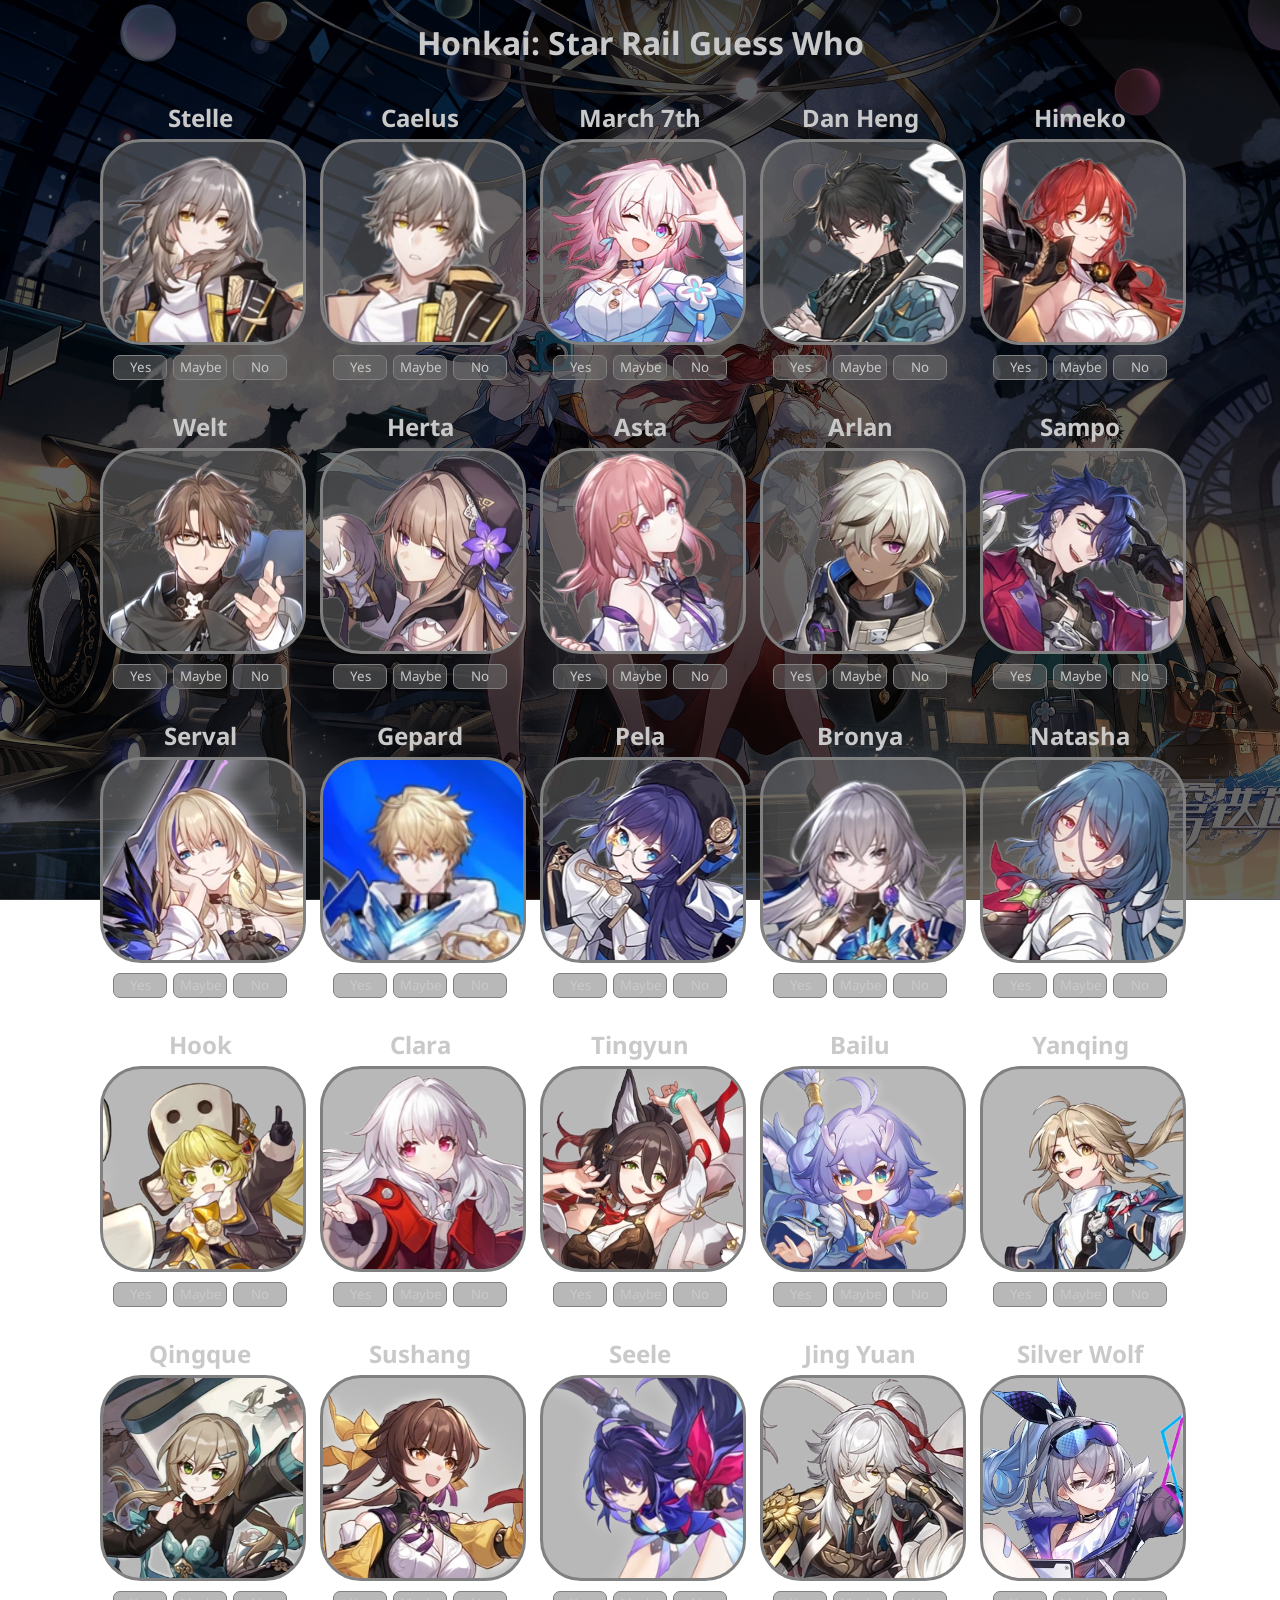
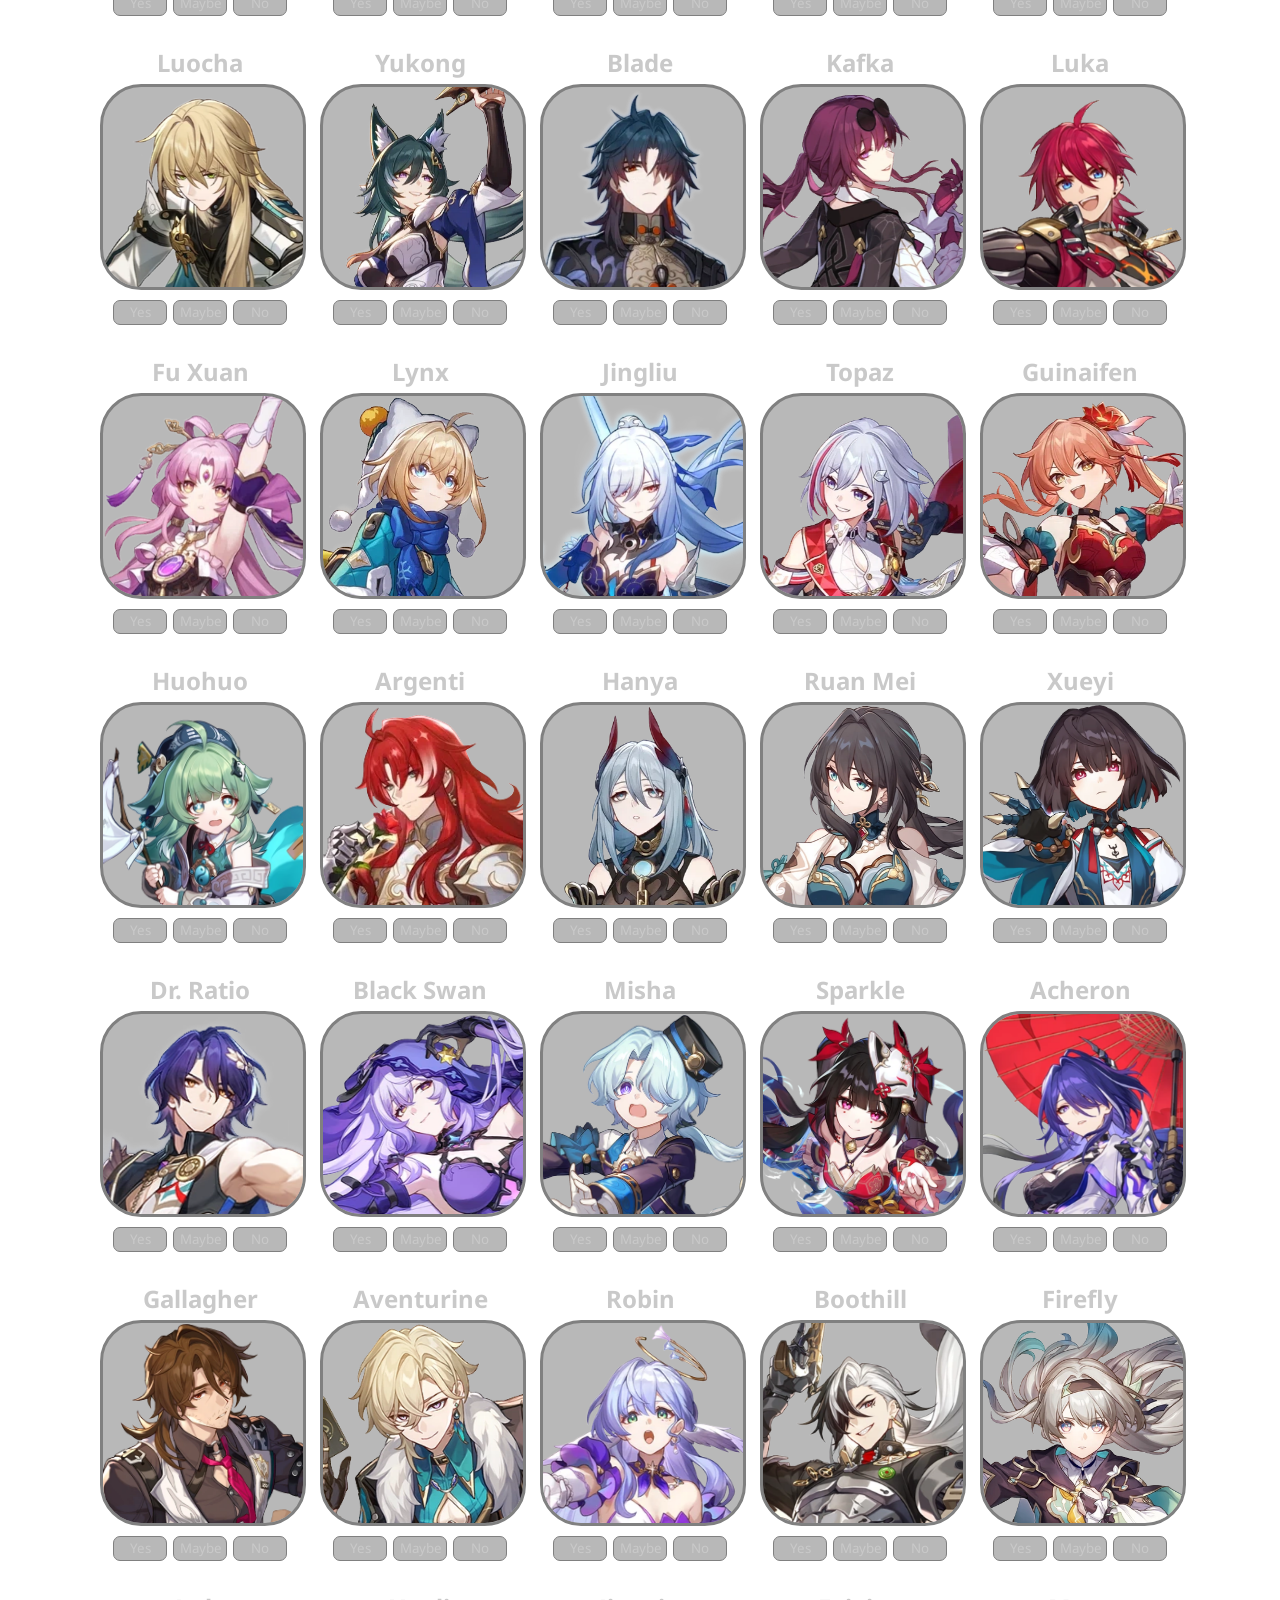
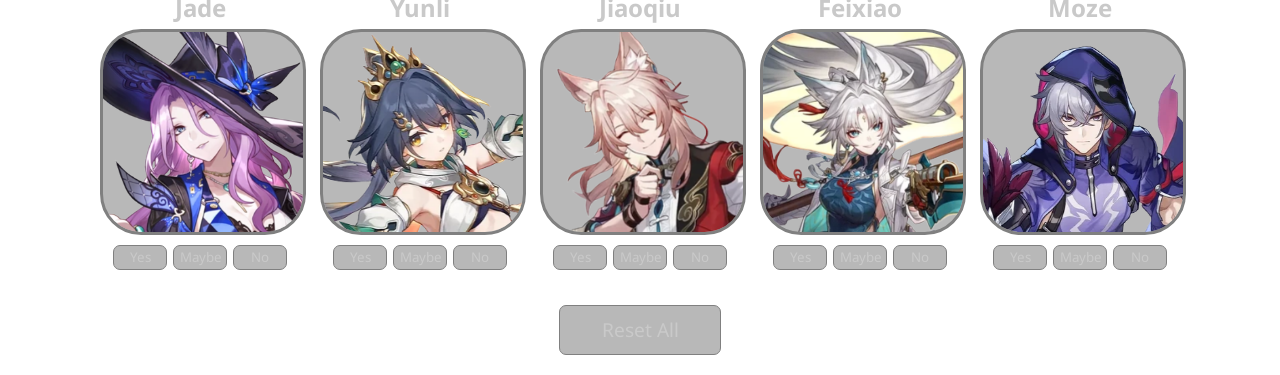
==== commit 44563f12: "Refactor all PHP code into JS" ====
--- a/index.html
+++ b/index.html
@@ -1,4 +1,3 @@
-
 <!DOCTYPE html>
 <html>
 <head>
@@ -6,563 +5,19 @@
     <link rel="preconnect" href="https://fonts.googleapis.com">
     <link rel="preconnect" href="https://fonts.gstatic.com" crossorigin>
     <link href="https://fonts.googleapis.com/css2?family=Noto+Sans:ital,wght@0,100..900;1,100..900&display=swap" rel="stylesheet">
-    <script src="script.js"></script> 
+    <script src="https://code.jquery.com/jquery-3.7.1.min.js"></script>
+    <script src="data/characters.js"></script>
+    <script src="script.js" defer></script>
 </head>
 <body>
     <div class="header">
         <h1>Honkai: Star Rail Guess Who</h1>
     </div>
     <div class="game-container">
-        <div class="character-container">
-    <h2>Stelle</h2>
-    <div class="image-container">
-        <img id='stelle' src="assets/stelle.png" />
+        <!-- Generates dynamically with JS -->
     </div>
-    <div class="buttons-container">
-        <button id='yes-stelle' onclick="yes('stelle')">Yes</button>
-        <button id='maybe-stelle' onclick="maybe('stelle')">Maybe</button>
-        <button id='no-stelle' onclick="no('stelle')">No</button>
+    <div class="reset-container">
+        <button class="resetButton" onclick="reset()">Reset All</button>
     </div>
-</div><div class="character-container">
-    <h2>Caelus</h2>
-    <div class="image-container">
-        <img id='caelus' src="assets/caelus.png" />
-    </div>
-    <div class="buttons-container">
-        <button id='yes-caelus' onclick="yes('caelus')">Yes</button>
-        <button id='maybe-caelus' onclick="maybe('caelus')">Maybe</button>
-        <button id='no-caelus' onclick="no('caelus')">No</button>
-    </div>
-</div><div class="character-container">
-    <h2>March 7th</h2>
-    <div class="image-container">
-        <img id='march' src="assets/march.png" />
-    </div>
-    <div class="buttons-container">
-        <button id='yes-march' onclick="yes('march')">Yes</button>
-        <button id='maybe-march' onclick="maybe('march')">Maybe</button>
-        <button id='no-march' onclick="no('march')">No</button>
-    </div>
-</div><div class="character-container">
-    <h2>Dan Heng</h2>
-    <div class="image-container">
-        <img id='danheng' src="assets/danheng.png" />
-    </div>
-    <div class="buttons-container">
-        <button id='yes-danheng' onclick="yes('danheng')">Yes</button>
-        <button id='maybe-danheng' onclick="maybe('danheng')">Maybe</button>
-        <button id='no-danheng' onclick="no('danheng')">No</button>
-    </div>
-</div><div class="character-container">
-    <h2>Himeko</h2>
-    <div class="image-container">
-        <img id='himeko' src="assets/himeko.png" />
-    </div>
-    <div class="buttons-container">
-        <button id='yes-himeko' onclick="yes('himeko')">Yes</button>
-        <button id='maybe-himeko' onclick="maybe('himeko')">Maybe</button>
-        <button id='no-himeko' onclick="no('himeko')">No</button>
-    </div>
-</div><div class="character-container">
-    <h2>Welt</h2>
-    <div class="image-container">
-        <img id='welt' src="assets/welt.png" />
-    </div>
-    <div class="buttons-container">
-        <button id='yes-welt' onclick="yes('welt')">Yes</button>
-        <button id='maybe-welt' onclick="maybe('welt')">Maybe</button>
-        <button id='no-welt' onclick="no('welt')">No</button>
-    </div>
-</div><div class="character-container">
-    <h2>Herta</h2>
-    <div class="image-container">
-        <img id='herta' src="assets/herta.png" />
-    </div>
-    <div class="buttons-container">
-        <button id='yes-herta' onclick="yes('herta')">Yes</button>
-        <button id='maybe-herta' onclick="maybe('herta')">Maybe</button>
-        <button id='no-herta' onclick="no('herta')">No</button>
-    </div>
-</div><div class="character-container">
-    <h2>Asta</h2>
-    <div class="image-container">
-        <img id='asta' src="assets/asta.png" />
-    </div>
-    <div class="buttons-container">
-        <button id='yes-asta' onclick="yes('asta')">Yes</button>
-        <button id='maybe-asta' onclick="maybe('asta')">Maybe</button>
-        <button id='no-asta' onclick="no('asta')">No</button>
-    </div>
-</div><div class="character-container">
-    <h2>Arlan</h2>
-    <div class="image-container">
-        <img id='arlan' src="assets/arlan.png" />
-    </div>
-    <div class="buttons-container">
-        <button id='yes-arlan' onclick="yes('arlan')">Yes</button>
-        <button id='maybe-arlan' onclick="maybe('arlan')">Maybe</button>
-        <button id='no-arlan' onclick="no('arlan')">No</button>
-    </div>
-</div><div class="character-container">
-    <h2>Sampo</h2>
-    <div class="image-container">
-        <img id='sampo' src="assets/sampo.png" />
-    </div>
-    <div class="buttons-container">
-        <button id='yes-sampo' onclick="yes('sampo')">Yes</button>
-        <button id='maybe-sampo' onclick="maybe('sampo')">Maybe</button>
-        <button id='no-sampo' onclick="no('sampo')">No</button>
-    </div>
-</div><div class="character-container">
-    <h2>Serval</h2>
-    <div class="image-container">
-        <img id='serval' src="assets/serval.png" />
-    </div>
-    <div class="buttons-container">
-        <button id='yes-serval' onclick="yes('serval')">Yes</button>
-        <button id='maybe-serval' onclick="maybe('serval')">Maybe</button>
-        <button id='no-serval' onclick="no('serval')">No</button>
-    </div>
-</div><div class="character-container">
-    <h2>Gepard</h2>
-    <div class="image-container">
-        <img id='gepard' src="assets/gepard.png" />
-    </div>
-    <div class="buttons-container">
-        <button id='yes-gepard' onclick="yes('gepard')">Yes</button>
-        <button id='maybe-gepard' onclick="maybe('gepard')">Maybe</button>
-        <button id='no-gepard' onclick="no('gepard')">No</button>
-    </div>
-</div><div class="character-container">
-    <h2>Pela</h2>
-    <div class="image-container">
-        <img id='pela' src="assets/pela.png" />
-    </div>
-    <div class="buttons-container">
-        <button id='yes-pela' onclick="yes('pela')">Yes</button>
-        <button id='maybe-pela' onclick="maybe('pela')">Maybe</button>
-        <button id='no-pela' onclick="no('pela')">No</button>
-    </div>
-</div><div class="character-container">
-    <h2>Bronya</h2>
-    <div class="image-container">
-        <img id='bronya' src="assets/bronya.png" />
-    </div>
-    <div class="buttons-container">
-        <button id='yes-bronya' onclick="yes('bronya')">Yes</button>
-        <button id='maybe-bronya' onclick="maybe('bronya')">Maybe</button>
-        <button id='no-bronya' onclick="no('bronya')">No</button>
-    </div>
-</div><div class="character-container">
-    <h2>Natasha</h2>
-    <div class="image-container">
-        <img id='natasha' src="assets/natasha.png" />
-    </div>
-    <div class="buttons-container">
-        <button id='yes-natasha' onclick="yes('natasha')">Yes</button>
-        <button id='maybe-natasha' onclick="maybe('natasha')">Maybe</button>
-        <button id='no-natasha' onclick="no('natasha')">No</button>
-    </div>
-</div><div class="character-container">
-    <h2>Hook</h2>
-    <div class="image-container">
-        <img id='hook' src="assets/hook.png" />
-    </div>
-    <div class="buttons-container">
-        <button id='yes-hook' onclick="yes('hook')">Yes</button>
-        <button id='maybe-hook' onclick="maybe('hook')">Maybe</button>
-        <button id='no-hook' onclick="no('hook')">No</button>
-    </div>
-</div><div class="character-container">
-    <h2>Clara</h2>
-    <div class="image-container">
-        <img id='clara' src="assets/clara.png" />
-    </div>
-    <div class="buttons-container">
-        <button id='yes-clara' onclick="yes('clara')">Yes</button>
-        <button id='maybe-clara' onclick="maybe('clara')">Maybe</button>
-        <button id='no-clara' onclick="no('clara')">No</button>
-    </div>
-</div><div class="character-container">
-    <h2>Tingyun</h2>
-    <div class="image-container">
-        <img id='tingyun' src="assets/tingyun.png" />
-    </div>
-    <div class="buttons-container">
-        <button id='yes-tingyun' onclick="yes('tingyun')">Yes</button>
-        <button id='maybe-tingyun' onclick="maybe('tingyun')">Maybe</button>
-        <button id='no-tingyun' onclick="no('tingyun')">No</button>
-    </div>
-</div><div class="character-container">
-    <h2>Bailu</h2>
-    <div class="image-container">
-        <img id='bailu' src="assets/bailu.png" />
-    </div>
-    <div class="buttons-container">
-        <button id='yes-bailu' onclick="yes('bailu')">Yes</button>
-        <button id='maybe-bailu' onclick="maybe('bailu')">Maybe</button>
-        <button id='no-bailu' onclick="no('bailu')">No</button>
-    </div>
-</div><div class="character-container">
-    <h2>Yanqing</h2>
-    <div class="image-container">
-        <img id='yanqing' src="assets/yanqing.png" />
-    </div>
-    <div class="buttons-container">
-        <button id='yes-yanqing' onclick="yes('yanqing')">Yes</button>
-        <button id='maybe-yanqing' onclick="maybe('yanqing')">Maybe</button>
-        <button id='no-yanqing' onclick="no('yanqing')">No</button>
-    </div>
-</div><div class="character-container">
-    <h2>Qingque</h2>
-    <div class="image-container">
-        <img id='qq' src="assets/qq.png" />
-    </div>
-    <div class="buttons-container">
-        <button id='yes-qq' onclick="yes('qq')">Yes</button>
-        <button id='maybe-qq' onclick="maybe('qq')">Maybe</button>
-        <button id='no-qq' onclick="no('qq')">No</button>
-    </div>
-</div><div class="character-container">
-    <h2>Sushang</h2>
-    <div class="image-container">
-        <img id='sushang' src="assets/sushang.png" />
-    </div>
-    <div class="buttons-container">
-        <button id='yes-sushang' onclick="yes('sushang')">Yes</button>
-        <button id='maybe-sushang' onclick="maybe('sushang')">Maybe</button>
-        <button id='no-sushang' onclick="no('sushang')">No</button>
-    </div>
-</div><div class="character-container">
-    <h2>Seele</h2>
-    <div class="image-container">
-        <img id='seele' src="assets/seele.png" />
-    </div>
-    <div class="buttons-container">
-        <button id='yes-seele' onclick="yes('seele')">Yes</button>
-        <button id='maybe-seele' onclick="maybe('seele')">Maybe</button>
-        <button id='no-seele' onclick="no('seele')">No</button>
-    </div>
-</div><div class="character-container">
-    <h2>Jing Yuan</h2>
-    <div class="image-container">
-        <img id='jy' src="assets/jy.png" />
-    </div>
-    <div class="buttons-container">
-        <button id='yes-jy' onclick="yes('jy')">Yes</button>
-        <button id='maybe-jy' onclick="maybe('jy')">Maybe</button>
-        <button id='no-jy' onclick="no('jy')">No</button>
-    </div>
-</div><div class="character-container">
-    <h2>Silver Wolf</h2>
-    <div class="image-container">
-        <img id='sw' src="assets/sw.png" />
-    </div>
-    <div class="buttons-container">
-        <button id='yes-sw' onclick="yes('sw')">Yes</button>
-        <button id='maybe-sw' onclick="maybe('sw')">Maybe</button>
-        <button id='no-sw' onclick="no('sw')">No</button>
-    </div>
-</div><div class="character-container">
-    <h2>Luocha</h2>
-    <div class="image-container">
-        <img id='luocha' src="assets/luocha.png" />
-    </div>
-    <div class="buttons-container">
-        <button id='yes-luocha' onclick="yes('luocha')">Yes</button>
-        <button id='maybe-luocha' onclick="maybe('luocha')">Maybe</button>
-        <button id='no-luocha' onclick="no('luocha')">No</button>
-    </div>
-</div><div class="character-container">
-    <h2>Yukong</h2>
-    <div class="image-container">
-        <img id='yukong' src="assets/yukong.png" />
-    </div>
-    <div class="buttons-container">
-        <button id='yes-yukong' onclick="yes('yukong')">Yes</button>
-        <button id='maybe-yukong' onclick="maybe('yukong')">Maybe</button>
-        <button id='no-yukong' onclick="no('yukong')">No</button>
-    </div>
-</div><div class="character-container">
-    <h2>Blade</h2>
-    <div class="image-container">
-        <img id='blade' src="assets/blade.png" />
-    </div>
-    <div class="buttons-container">
-        <button id='yes-blade' onclick="yes('blade')">Yes</button>
-        <button id='maybe-blade' onclick="maybe('blade')">Maybe</button>
-        <button id='no-blade' onclick="no('blade')">No</button>
-    </div>
-</div><div class="character-container">
-    <h2>Kafka</h2>
-    <div class="image-container">
-        <img id='kafka' src="assets/kafka.png" />
-    </div>
-    <div class="buttons-container">
-        <button id='yes-kafka' onclick="yes('kafka')">Yes</button>
-        <button id='maybe-kafka' onclick="maybe('kafka')">Maybe</button>
-        <button id='no-kafka' onclick="no('kafka')">No</button>
-    </div>
-</div><div class="character-container">
-    <h2>Luka</h2>
-    <div class="image-container">
-        <img id='luka' src="assets/luka.png" />
-    </div>
-    <div class="buttons-container">
-        <button id='yes-luka' onclick="yes('luka')">Yes</button>
-        <button id='maybe-luka' onclick="maybe('luka')">Maybe</button>
-        <button id='no-luka' onclick="no('luka')">No</button>
-    </div>
-</div><div class="character-container">
-    <h2>Fu Xuan</h2>
-    <div class="image-container">
-        <img id='fx' src="assets/fx.png" />
-    </div>
-    <div class="buttons-container">
-        <button id='yes-fx' onclick="yes('fx')">Yes</button>
-        <button id='maybe-fx' onclick="maybe('fx')">Maybe</button>
-        <button id='no-fx' onclick="no('fx')">No</button>
-    </div>
-</div><div class="character-container">
-    <h2>Lynx</h2>
-    <div class="image-container">
-        <img id='lynx' src="assets/lynx.png" />
-    </div>
-    <div class="buttons-container">
-        <button id='yes-lynx' onclick="yes('lynx')">Yes</button>
-        <button id='maybe-lynx' onclick="maybe('lynx')">Maybe</button>
-        <button id='no-lynx' onclick="no('lynx')">No</button>
-    </div>
-</div><div class="character-container">
-    <h2>Jingliu</h2>
-    <div class="image-container">
-        <img id='jingliu' src="assets/jingliu.png" />
-    </div>
-    <div class="buttons-container">
-        <button id='yes-jingliu' onclick="yes('jingliu')">Yes</button>
-        <button id='maybe-jingliu' onclick="maybe('jingliu')">Maybe</button>
-        <button id='no-jingliu' onclick="no('jingliu')">No</button>
-    </div>
-</div><div class="character-container">
-    <h2>Topaz</h2>
-    <div class="image-container">
-        <img id='topaz' src="assets/topaz.png" />
-    </div>
-    <div class="buttons-container">
-        <button id='yes-topaz' onclick="yes('topaz')">Yes</button>
-        <button id='maybe-topaz' onclick="maybe('topaz')">Maybe</button>
-        <button id='no-topaz' onclick="no('topaz')">No</button>
-    </div>
-</div><div class="character-container">
-    <h2>Guinaifen</h2>
-    <div class="image-container">
-        <img id='gui' src="assets/gui.png" />
-    </div>
-    <div class="buttons-container">
-        <button id='yes-gui' onclick="yes('gui')">Yes</button>
-        <button id='maybe-gui' onclick="maybe('gui')">Maybe</button>
-        <button id='no-gui' onclick="no('gui')">No</button>
-    </div>
-</div><div class="character-container">
-    <h2>Huohuo</h2>
-    <div class="image-container">
-        <img id='huohuo' src="assets/huohuo.png" />
-    </div>
-    <div class="buttons-container">
-        <button id='yes-huohuo' onclick="yes('huohuo')">Yes</button>
-        <button id='maybe-huohuo' onclick="maybe('huohuo')">Maybe</button>
-        <button id='no-huohuo' onclick="no('huohuo')">No</button>
-    </div>
-</div><div class="character-container">
-    <h2>Argenti</h2>
-    <div class="image-container">
-        <img id='argenti' src="assets/argenti.png" />
-    </div>
-    <div class="buttons-container">
-        <button id='yes-argenti' onclick="yes('argenti')">Yes</button>
-        <button id='maybe-argenti' onclick="maybe('argenti')">Maybe</button>
-        <button id='no-argenti' onclick="no('argenti')">No</button>
-    </div>
-</div><div class="character-container">
-    <h2>Hanya</h2>
-    <div class="image-container">
-        <img id='hanya' src="assets/hanya.png" />
-    </div>
-    <div class="buttons-container">
-        <button id='yes-hanya' onclick="yes('hanya')">Yes</button>
-        <button id='maybe-hanya' onclick="maybe('hanya')">Maybe</button>
-        <button id='no-hanya' onclick="no('hanya')">No</button>
-    </div>
-</div><div class="character-container">
-    <h2>Ruan Mei</h2>
-    <div class="image-container">
-        <img id='rm' src="assets/rm.png" />
-    </div>
-    <div class="buttons-container">
-        <button id='yes-rm' onclick="yes('rm')">Yes</button>
-        <button id='maybe-rm' onclick="maybe('rm')">Maybe</button>
-        <button id='no-rm' onclick="no('rm')">No</button>
-    </div>
-</div><div class="character-container">
-    <h2>Xueyi</h2>
-    <div class="image-container">
-        <img id='xueyi' src="assets/xueyi.png" />
-    </div>
-    <div class="buttons-container">
-        <button id='yes-xueyi' onclick="yes('xueyi')">Yes</button>
-        <button id='maybe-xueyi' onclick="maybe('xueyi')">Maybe</button>
-        <button id='no-xueyi' onclick="no('xueyi')">No</button>
-    </div>
-</div><div class="character-container">
-    <h2>Dr. Ratio</h2>
-    <div class="image-container">
-        <img id='ratio' src="assets/ratio.png" />
-    </div>
-    <div class="buttons-container">
-        <button id='yes-ratio' onclick="yes('ratio')">Yes</button>
-        <button id='maybe-ratio' onclick="maybe('ratio')">Maybe</button>
-        <button id='no-ratio' onclick="no('ratio')">No</button>
-    </div>
-</div><div class="character-container">
-    <h2>Black Swan</h2>
-    <div class="image-container">
-        <img id='bs' src="assets/bs.png" />
-    </div>
-    <div class="buttons-container">
-        <button id='yes-bs' onclick="yes('bs')">Yes</button>
-        <button id='maybe-bs' onclick="maybe('bs')">Maybe</button>
-        <button id='no-bs' onclick="no('bs')">No</button>
-    </div>
-</div><div class="character-container">
-    <h2>Misha</h2>
-    <div class="image-container">
-        <img id='misha' src="assets/misha.png" />
-    </div>
-    <div class="buttons-container">
-        <button id='yes-misha' onclick="yes('misha')">Yes</button>
-        <button id='maybe-misha' onclick="maybe('misha')">Maybe</button>
-        <button id='no-misha' onclick="no('misha')">No</button>
-    </div>
-</div><div class="character-container">
-    <h2>Sparkle</h2>
-    <div class="image-container">
-        <img id='sparkle' src="assets/sparkle.png" />
-    </div>
-    <div class="buttons-container">
-        <button id='yes-sparkle' onclick="yes('sparkle')">Yes</button>
-        <button id='maybe-sparkle' onclick="maybe('sparkle')">Maybe</button>
-        <button id='no-sparkle' onclick="no('sparkle')">No</button>
-    </div>
-</div><div class="character-container">
-    <h2>Acheron</h2>
-    <div class="image-container">
-        <img id='acheron' src="assets/acheron.png" />
-    </div>
-    <div class="buttons-container">
-        <button id='yes-acheron' onclick="yes('acheron')">Yes</button>
-        <button id='maybe-acheron' onclick="maybe('acheron')">Maybe</button>
-        <button id='no-acheron' onclick="no('acheron')">No</button>
-    </div>
-</div><div class="character-container">
-    <h2>Gallagher</h2>
-    <div class="image-container">
-        <img id='gallagher' src="assets/gallagher.png" />
-    </div>
-    <div class="buttons-container">
-        <button id='yes-gallagher' onclick="yes('gallagher')">Yes</button>
-        <button id='maybe-gallagher' onclick="maybe('gallagher')">Maybe</button>
-        <button id='no-gallagher' onclick="no('gallagher')">No</button>
-    </div>
-</div><div class="character-container">
-    <h2>Aventurine</h2>
-    <div class="image-container">
-        <img id='aven' src="assets/aven.png" />
-    </div>
-    <div class="buttons-container">
-        <button id='yes-aven' onclick="yes('aven')">Yes</button>
-        <button id='maybe-aven' onclick="maybe('aven')">Maybe</button>
-        <button id='no-aven' onclick="no('aven')">No</button>
-    </div>
-</div><div class="character-container">
-    <h2>Robin</h2>
-    <div class="image-container">
-        <img id='robin' src="assets/robin.png" />
-    </div>
-    <div class="buttons-container">
-        <button id='yes-robin' onclick="yes('robin')">Yes</button>
-        <button id='maybe-robin' onclick="maybe('robin')">Maybe</button>
-        <button id='no-robin' onclick="no('robin')">No</button>
-    </div>
-</div><div class="character-container">
-    <h2>Boothill</h2>
-    <div class="image-container">
-        <img id='boothill' src="assets/boothill.png" />
-    </div>
-    <div class="buttons-container">
-        <button id='yes-boothill' onclick="yes('boothill')">Yes</button>
-        <button id='maybe-boothill' onclick="maybe('boothill')">Maybe</button>
-        <button id='no-boothill' onclick="no('boothill')">No</button>
-    </div>
-</div><div class="character-container">
-    <h2>Firefly</h2>
-    <div class="image-container">
-        <img id='ff' src="assets/ff.png" />
-    </div>
-    <div class="buttons-container">
-        <button id='yes-ff' onclick="yes('ff')">Yes</button>
-        <button id='maybe-ff' onclick="maybe('ff')">Maybe</button>
-        <button id='no-ff' onclick="no('ff')">No</button>
-    </div>
-</div><div class="character-container">
-    <h2>Jade</h2>
-    <div class="image-container">
-        <img id='jade' src="assets/jade.png" />
-    </div>
-    <div class="buttons-container">
-        <button id='yes-jade' onclick="yes('jade')">Yes</button>
-        <button id='maybe-jade' onclick="maybe('jade')">Maybe</button>
-        <button id='no-jade' onclick="no('jade')">No</button>
-    </div>
-</div><div class="character-container">
-    <h2>Yunli</h2>
-    <div class="image-container">
-        <img id='yunli' src="assets/yunli.png" />
-    </div>
-    <div class="buttons-container">
-        <button id='yes-yunli' onclick="yes('yunli')">Yes</button>
-        <button id='maybe-yunli' onclick="maybe('yunli')">Maybe</button>
-        <button id='no-yunli' onclick="no('yunli')">No</button>
-    </div>
-</div><div class="character-container">
-    <h2>Jiaoqiu</h2>
-    <div class="image-container">
-        <img id='jq' src="assets/jq.png" />
-    </div>
-    <div class="buttons-container">
-        <button id='yes-jq' onclick="yes('jq')">Yes</button>
-        <button id='maybe-jq' onclick="maybe('jq')">Maybe</button>
-        <button id='no-jq' onclick="no('jq')">No</button>
-    </div>
-</div><div class="character-container">
-    <h2>Feixiao</h2>
-    <div class="image-container">
-        <img id='feixiao' src="assets/feixiao.png" />
-    </div>
-    <div class="buttons-container">
-        <button id='yes-feixiao' onclick="yes('feixiao')">Yes</button>
-        <button id='maybe-feixiao' onclick="maybe('feixiao')">Maybe</button>
-        <button id='no-feixiao' onclick="no('feixiao')">No</button>
-    </div>
-</div><div class="character-container">
-    <h2>Moze</h2>
-    <div class="image-container">
-        <img id='moze' src="assets/moze.png" />
-    </div>
-    <div class="buttons-container">
-        <button id='yes-moze' onclick="yes('moze')">Yes</button>
-        <button id='maybe-moze' onclick="maybe('moze')">Maybe</button>
-        <button id='no-moze' onclick="no('moze')">No</button>
-    </div>
-</div>    </div>
 </body>
-</html> +</html>
--- a/style.css
+++ b/style.css
@@ -57,6 +57,12 @@
   background-color: rgba(38, 38, 38, 0.5);
  }
 
+ button.resetButton {
+  width: 162px;
+  height: 50px;
+  font-size: 1.2rem;
+ }
+
  .game-container {
     display: flex;
     flex-flow: wrap;
@@ -78,6 +84,12 @@
    justify-content: center;
  }
 
+ .reset-container {
+  display: flex;
+  justify-content: center;
+  margin: 20px;
+ }
+
  img.yesActive {
    background-color: rgb(0, 165, 0, 0.2);
    border-color: green;
